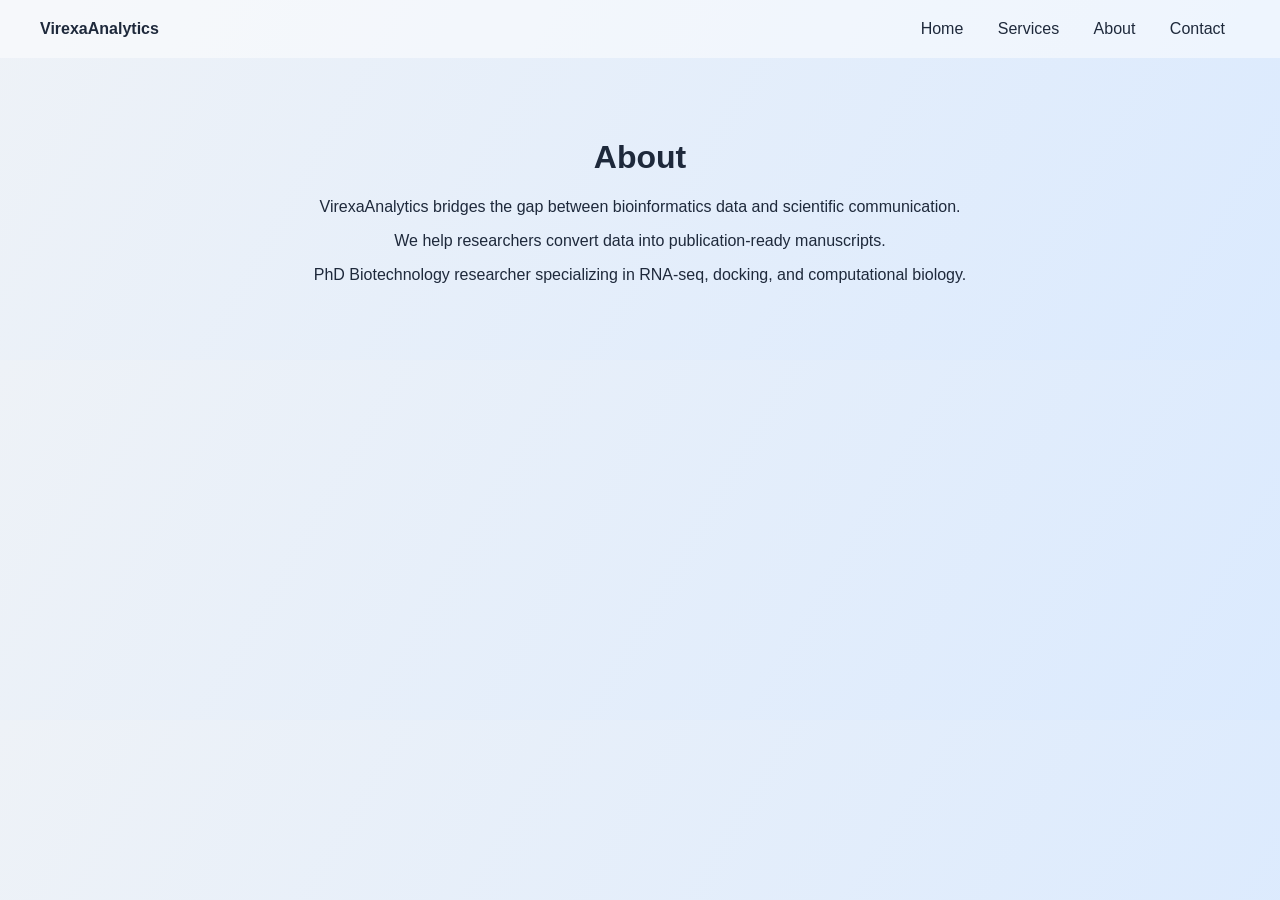
==== about.html @ d569463c "Update about.html" ====
<!DOCTYPE html>
<html>
<head>
    <title>About - VirexaAnalytics</title>
    <meta name="viewport" content="width=device-width, initial-scale=1.0">

    <style>
        body {
            margin: 0;
            font-family: 'Segoe UI', sans-serif;
            background: linear-gradient(120deg, #eef2f7, #dbeafe);
            color: #1e293b;
        }

        .navbar {
            display: flex;
            justify-content: space-between;
            padding: 20px 40px;
            background: rgba(255,255,255,0.5);
        }

        .nav-links a {
            margin: 0 15px;
            text-decoration: none;
            color: #1e293b;
        }

        .container {
            max-width: 800px;
            margin: auto;
            padding: 60px 20px;
            text-align: center;
        }

        @media (max-width: 768px) {
            .navbar {
                flex-direction: column;
                align-items: center;
            }
        }
    </style>
</head>

<body>

<div class="navbar">
<b>VirexaAnalytics</b>
<div class="nav-links">
<a href="index.html">Home</a>
<a href="services.html">Services</a>
<a href="about.html">About</a>
<a href="contact.html">Contact</a>
</div>
</div>

<div class="container">

<h1>About</h1>

<p>
VirexaAnalytics bridges the gap between bioinformatics data and scientific communication.
</p>

<p>
We help researchers convert data into publication-ready manuscripts.
</p>

<p>
PhD Biotechnology researcher specializing in RNA-seq, docking, and computational biology.
</p>

</div>

</body>
</html>
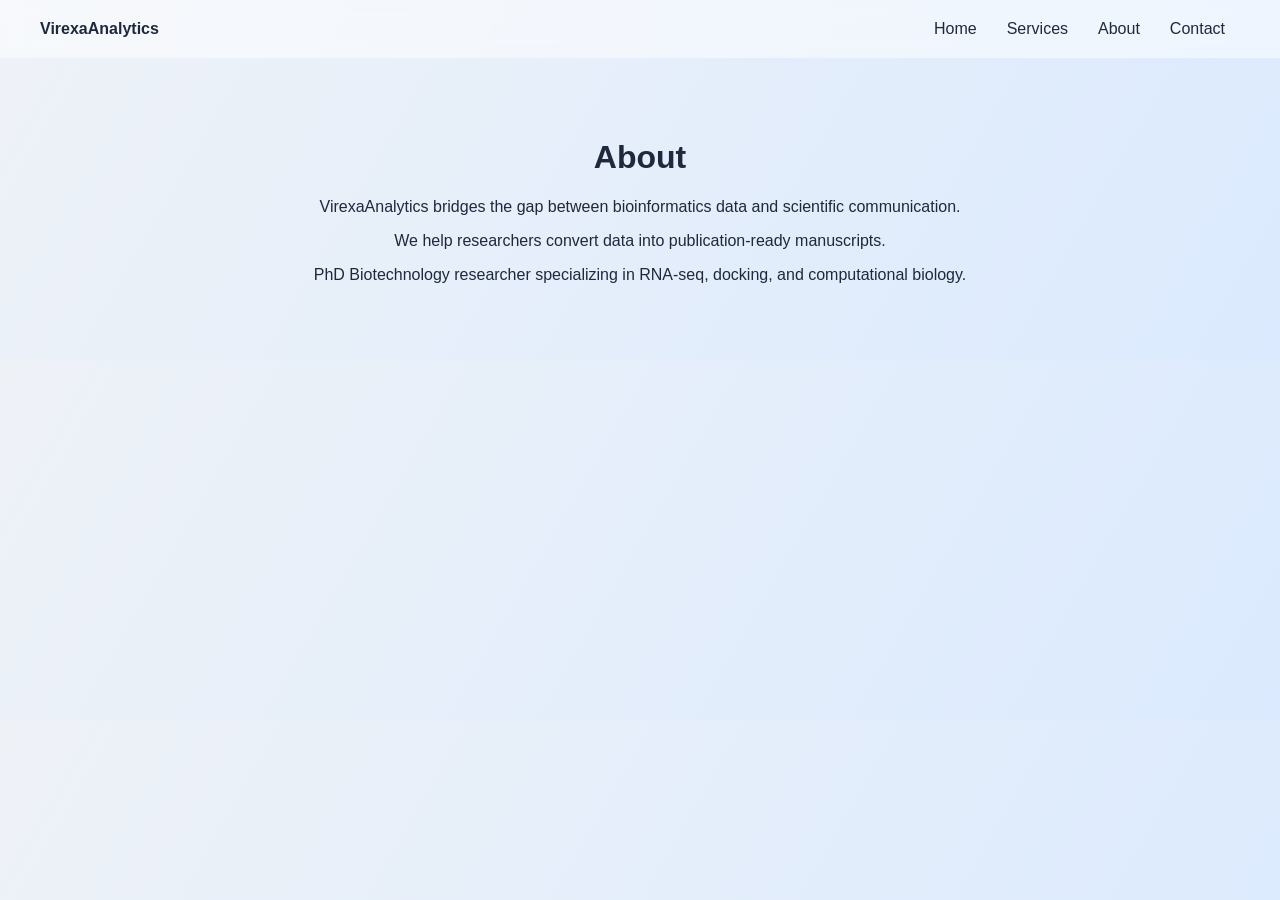
==== commit 56264b8b: "Update about.html" ====
--- a/about.html
+++ b/about.html
@@ -1,44 +1,63 @@
 <!DOCTYPE html>
 <html>
 <head>
-    <title>About - VirexaAnalytics</title>
-    <meta name="viewport" content="width=device-width, initial-scale=1.0">
+<title>About - VirexaAnalytics</title>
+<meta name="viewport" content="width=device-width, initial-scale=1.0">
 
-    <style>
-        body {
-            margin: 0;
-            font-family: 'Segoe UI', sans-serif;
-            background: linear-gradient(120deg, #eef2f7, #dbeafe);
-            color: #1e293b;
-        }
+<style>
+body {
+    margin: 0;
+    font-family: 'Segoe UI', sans-serif;
+    background: linear-gradient(120deg, #eef2f7, #dbeafe);
+    color: #1e293b;
+}
 
-        .navbar {
-            display: flex;
-            justify-content: space-between;
-            padding: 20px 40px;
-            background: rgba(255,255,255,0.5);
-        }
+/* NAVBAR (FIXED) */
+.navbar {
+    display: flex;
+    justify-content: space-between;
+    align-items: center;
+    padding: 20px 40px;
+    background: rgba(255,255,255,0.5);
+    backdrop-filter: blur(10px);
+}
 
-        .nav-links a {
-            margin: 0 15px;
-            text-decoration: none;
-            color: #1e293b;
-        }
+.nav-links {
+    display: flex;
+    align-items: center;
+}
 
-        .container {
-            max-width: 800px;
-            margin: auto;
-            padding: 60px 20px;
-            text-align: center;
-        }
+.nav-links a {
+    margin: 0 15px;
+    text-decoration: none;
+    color: #1e293b;
+}
 
-        @media (max-width: 768px) {
-            .navbar {
-                flex-direction: column;
-                align-items: center;
-            }
-        }
-    </style>
+/* CONTENT */
+.container {
+    max-width: 800px;
+    margin: auto;
+    padding: 60px 20px;
+    text-align: center;
+}
+
+/* MOBILE */
+@media (max-width: 768px) {
+    .navbar {
+        flex-direction: column;
+        text-align: center;
+    }
+
+    .nav-links {
+        margin-top: 10px;
+    }
+
+    .nav-links a {
+        display: inline-block;
+        margin: 8px;
+    }
+}
+</style>
 </head>
 
 <body>
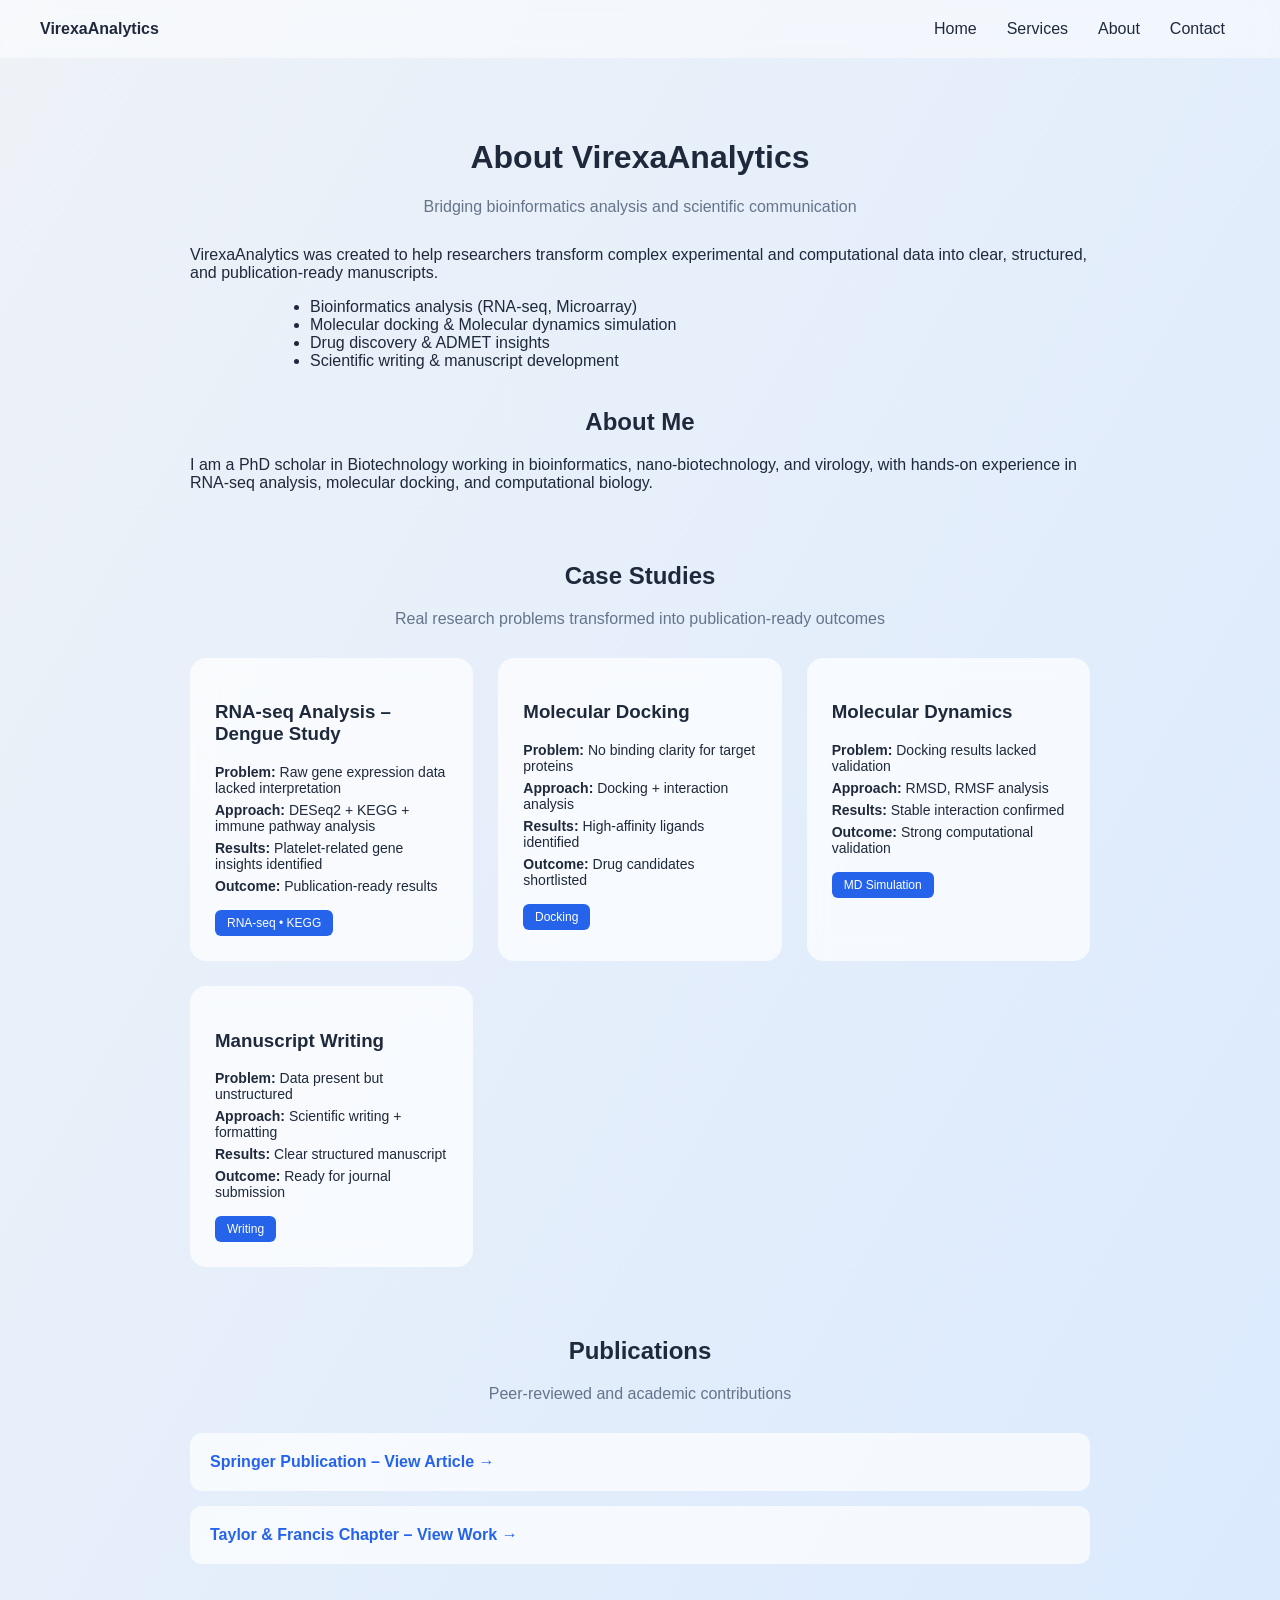
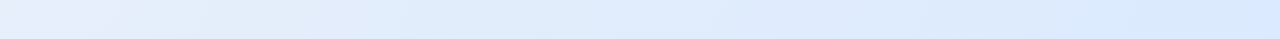
==== commit 516c5a24: "Update about.html" ====
--- a/about.html
+++ b/about.html
@@ -12,7 +12,7 @@
     color: #1e293b;
 }
 
-/* NAVBAR (FIXED) */
+/* NAVBAR */
 .navbar {
     display: flex;
     justify-content: space-between;
@@ -35,10 +35,91 @@
 
 /* CONTENT */
 .container {
-    max-width: 800px;
+    max-width: 900px;
     margin: auto;
     padding: 60px 20px;
+}
+
+/* TEXT */
+h1, h2 {
     text-align: center;
+}
+
+.subtitle {
+    text-align: center;
+    color: #64748b;
+    margin-bottom: 30px;
+}
+
+/* LIST */
+ul {
+    text-align: left;
+    max-width: 700px;
+    margin: auto;
+}
+
+/* PORTFOLIO */
+.portfolio {
+    margin-top: 70px;
+}
+
+.portfolio-grid {
+    display: grid;
+    grid-template-columns: repeat(auto-fit, minmax(280px,1fr));
+    gap: 25px;
+}
+
+.portfolio-card {
+    background: rgba(255,255,255,0.7);
+    backdrop-filter: blur(12px);
+    padding: 25px;
+    border-radius: 16px;
+    text-align: left;
+    transition: 0.3s;
+}
+
+.portfolio-card:hover {
+    transform: translateY(-8px);
+    box-shadow: 0 12px 30px rgba(0,0,0,0.12);
+}
+
+.portfolio-card p {
+    font-size: 14px;
+    margin: 6px 0;
+}
+
+.tag {
+    display: inline-block;
+    margin-top: 10px;
+    padding: 6px 12px;
+    background: #2563eb;
+    color: white;
+    font-size: 12px;
+    border-radius: 6px;
+}
+
+/* PUBLICATIONS */
+.publications {
+    margin-top: 70px;
+}
+
+.pub-card {
+    background: rgba(255,255,255,0.7);
+    padding: 20px;
+    border-radius: 12px;
+    margin-bottom: 15px;
+    transition: 0.3s;
+}
+
+.pub-card:hover {
+    transform: translateY(-4px);
+    box-shadow: 0 8px 20px rgba(0,0,0,0.1);
+}
+
+.pub-card a {
+    text-decoration: none;
+    color: #2563eb;
+    font-weight: bold;
 }
 
 /* MOBILE */
@@ -74,19 +155,100 @@
 
 <div class="container">
 
-<h1>About</h1>
+<h1>About VirexaAnalytics</h1>
+
+<p class="subtitle">
+Bridging bioinformatics analysis and scientific communication
+</p>
 
 <p>
-VirexaAnalytics bridges the gap between bioinformatics data and scientific communication.
+VirexaAnalytics was created to help researchers transform complex experimental and computational data into clear, structured, and publication-ready manuscripts.
 </p>
 
+<ul>
+<li>Bioinformatics analysis (RNA-seq, Microarray)</li>
+<li>Molecular docking & Molecular dynamics simulation</li>
+<li>Drug discovery & ADMET insights</li>
+<li>Scientific writing & manuscript development</li>
+</ul>
+
+<br>
+
+<h2>About Me</h2>
+
 <p>
-We help researchers convert data into publication-ready manuscripts.
+I am a PhD scholar in Biotechnology working in bioinformatics, nano-biotechnology, and virology, with hands-on experience in RNA-seq analysis, molecular docking, and computational biology.
 </p>
 
-<p>
-PhD Biotechnology researcher specializing in RNA-seq, docking, and computational biology.
-</p>
+<!-- ================= PORTFOLIO ================= -->
+
+<div class="portfolio">
+
+<h2>Case Studies</h2>
+<p class="subtitle">Real research problems transformed into publication-ready outcomes</p>
+
+<div class="portfolio-grid">
+
+<div class="portfolio-card">
+<h3>RNA-seq Analysis – Dengue Study</h3>
+<p><b>Problem:</b> Raw gene expression data lacked interpretation</p>
+<p><b>Approach:</b> DESeq2 + KEGG + immune pathway analysis</p>
+<p><b>Results:</b> Platelet-related gene insights identified</p>
+<p><b>Outcome:</b> Publication-ready results</p>
+<span class="tag">RNA-seq • KEGG</span>
+</div>
+
+<div class="portfolio-card">
+<h3>Molecular Docking</h3>
+<p><b>Problem:</b> No binding clarity for target proteins</p>
+<p><b>Approach:</b> Docking + interaction analysis</p>
+<p><b>Results:</b> High-affinity ligands identified</p>
+<p><b>Outcome:</b> Drug candidates shortlisted</p>
+<span class="tag">Docking</span>
+</div>
+
+<div class="portfolio-card">
+<h3>Molecular Dynamics</h3>
+<p><b>Problem:</b> Docking results lacked validation</p>
+<p><b>Approach:</b> RMSD, RMSF analysis</p>
+<p><b>Results:</b> Stable interaction confirmed</p>
+<p><b>Outcome:</b> Strong computational validation</p>
+<span class="tag">MD Simulation</span>
+</div>
+
+<div class="portfolio-card">
+<h3>Manuscript Writing</h3>
+<p><b>Problem:</b> Data present but unstructured</p>
+<p><b>Approach:</b> Scientific writing + formatting</p>
+<p><b>Results:</b> Clear structured manuscript</p>
+<p><b>Outcome:</b> Ready for journal submission</p>
+<span class="tag">Writing</span>
+</div>
+
+</div>
+
+</div>
+
+<!-- ================= PUBLICATIONS ================= -->
+
+<div class="publications">
+
+<h2>Publications</h2>
+<p class="subtitle">Peer-reviewed and academic contributions</p>
+
+<div class="pub-card">
+<a href="https://link.springer.com/article/10.1007/s13721-025-00670-7" target="_blank">
+Springer Publication – View Article →
+</a>
+</div>
+
+<div class="pub-card">
+<a href="https://www.taylorfrancis.com/chapters/edit/10.1201/9781003387893-2/obsessive-compulsive-disorder-vishal-chanda-senthilkumar-rajagopal-yuvashree-muralidaran" target="_blank">
+Taylor & Francis Chapter – View Work →
+</a>
+</div>
+
+</div>
 
 </div>
 
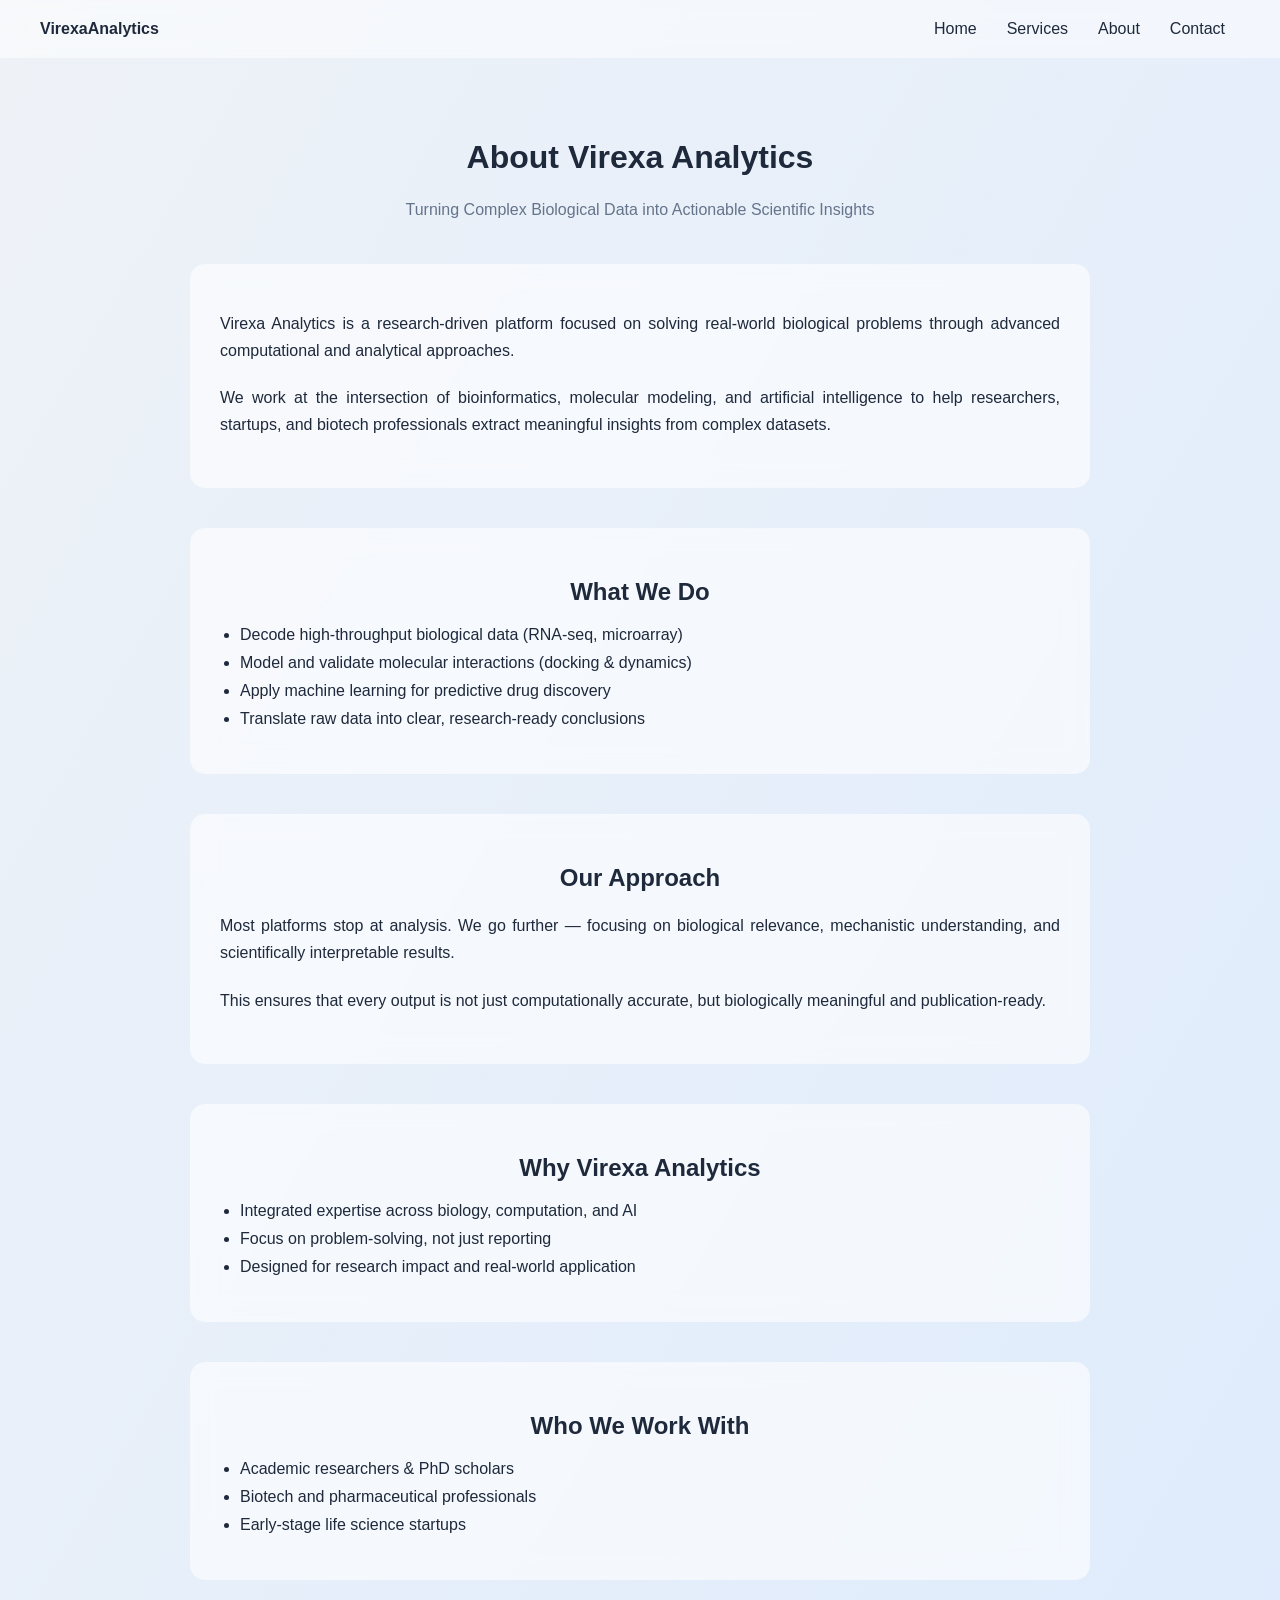
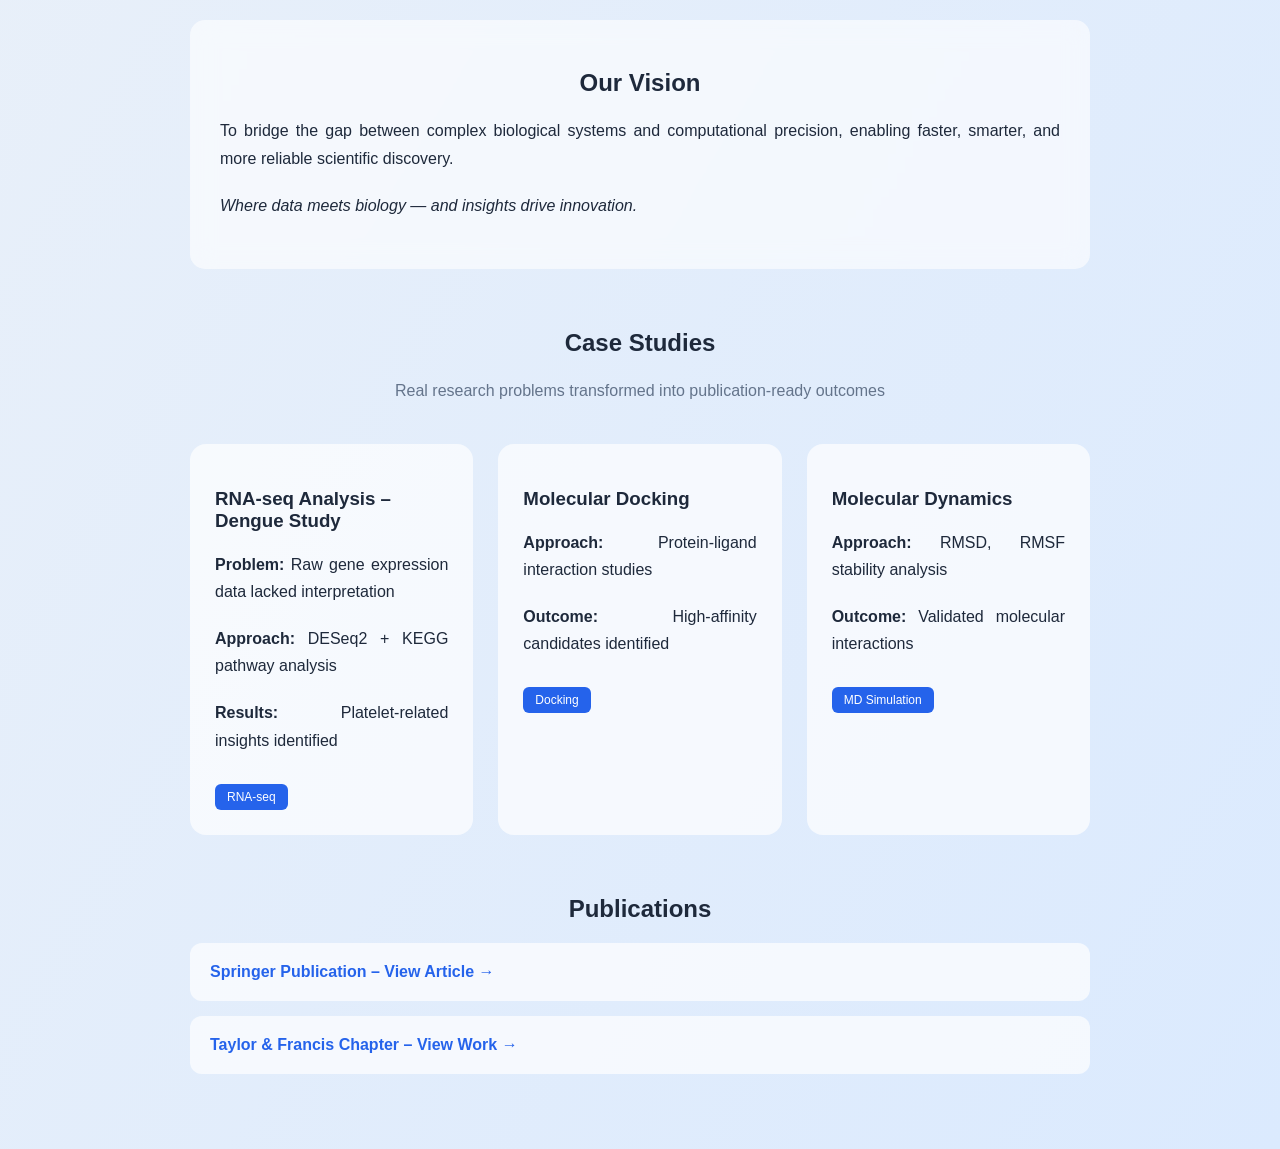
==== commit 26af0338: "Update about.html" ====
--- a/about.html
+++ b/about.html
@@ -24,7 +24,6 @@
 
 .nav-links {
     display: flex;
-    align-items: center;
 }
 
 .nav-links a {
@@ -33,34 +32,54 @@
     color: #1e293b;
 }
 
-/* CONTENT */
+/* CONTAINER */
 .container {
     max-width: 900px;
     margin: auto;
     padding: 60px 20px;
 }
 
-/* TEXT */
+/* HEADINGS */
 h1, h2 {
     text-align: center;
+    margin-bottom: 20px;
 }
 
 .subtitle {
     text-align: center;
     color: #64748b;
-    margin-bottom: 30px;
+    margin-bottom: 40px;
+}
+
+/* PARAGRAPHS */
+p {
+    text-align: justify;
+    line-height: 1.7;
+    margin-bottom: 20px;
+}
+
+/* SECTION BOX */
+.section-box {
+    background: rgba(255,255,255,0.6);
+    backdrop-filter: blur(12px);
+    padding: 30px;
+    border-radius: 15px;
+    margin-bottom: 40px;
 }
 
 /* LIST */
 ul {
-    text-align: left;
-    max-width: 700px;
-    margin: auto;
+    margin-top: 10px;
+    padding-left: 20px;
+}
+
+li {
+    margin-bottom: 10px;
 }
 
 /* PORTFOLIO */
 .portfolio {
-    margin-top: 70px;
+    margin-top: 60px;
 }
 
 .portfolio-grid {
@@ -71,21 +90,14 @@
 
 .portfolio-card {
     background: rgba(255,255,255,0.7);
-    backdrop-filter: blur(12px);
     padding: 25px;
     border-radius: 16px;
-    text-align: left;
     transition: 0.3s;
 }
 
 .portfolio-card:hover {
     transform: translateY(-8px);
     box-shadow: 0 12px 30px rgba(0,0,0,0.12);
-}
-
-.portfolio-card p {
-    font-size: 14px;
-    margin: 6px 0;
 }
 
 .tag {
@@ -100,7 +112,7 @@
 
 /* PUBLICATIONS */
 .publications {
-    margin-top: 70px;
+    margin-top: 60px;
 }
 
 .pub-card {
@@ -108,12 +120,6 @@
     padding: 20px;
     border-radius: 12px;
     margin-bottom: 15px;
-    transition: 0.3s;
-}
-
-.pub-card:hover {
-    transform: translateY(-4px);
-    box-shadow: 0 8px 20px rgba(0,0,0,0.1);
 }
 
 .pub-card a {
@@ -155,33 +161,82 @@
 
 <div class="container">
 
-<h1>About VirexaAnalytics</h1>
+<h1>About Virexa Analytics</h1>
 
 <p class="subtitle">
-Bridging bioinformatics analysis and scientific communication
-</p>
-
-<p>
-VirexaAnalytics was created to help researchers transform complex experimental and computational data into clear, structured, and publication-ready manuscripts.
-</p>
+Turning Complex Biological Data into Actionable Scientific Insights
+</p>
+
+<!-- SECTION 1 -->
+<div class="section-box">
+<p>
+Virexa Analytics is a research-driven platform focused on solving real-world biological problems through advanced computational and analytical approaches.
+</p>
+
+<p>
+We work at the intersection of bioinformatics, molecular modeling, and artificial intelligence to help researchers, startups, and biotech professionals extract meaningful insights from complex datasets.
+</p>
+</div>
+
+<!-- SECTION 2 -->
+<div class="section-box">
+<h2>What We Do</h2>
 
 <ul>
-<li>Bioinformatics analysis (RNA-seq, Microarray)</li>
-<li>Molecular docking & Molecular dynamics simulation</li>
-<li>Drug discovery & ADMET insights</li>
-<li>Scientific writing & manuscript development</li>
+<li>Decode high-throughput biological data (RNA-seq, microarray)</li>
+<li>Model and validate molecular interactions (docking & dynamics)</li>
+<li>Apply machine learning for predictive drug discovery</li>
+<li>Translate raw data into clear, research-ready conclusions</li>
 </ul>
-
-<br>
-
-<h2>About Me</h2>
-
-<p>
-I am a PhD scholar in Biotechnology working in bioinformatics, nano-biotechnology, and virology, with hands-on experience in RNA-seq analysis, molecular docking, and computational biology.
-</p>
+</div>
+
+<!-- SECTION 3 -->
+<div class="section-box">
+<h2>Our Approach</h2>
+
+<p>
+Most platforms stop at analysis. We go further — focusing on biological relevance, mechanistic understanding, and scientifically interpretable results.
+</p>
+
+<p>
+This ensures that every output is not just computationally accurate, but biologically meaningful and publication-ready.
+</p>
+</div>
+
+<!-- SECTION 4 -->
+<div class="section-box">
+<h2>Why Virexa Analytics</h2>
+
+<ul>
+<li>Integrated expertise across biology, computation, and AI</li>
+<li>Focus on problem-solving, not just reporting</li>
+<li>Designed for research impact and real-world application</li>
+</ul>
+</div>
+
+<!-- SECTION 5 -->
+<div class="section-box">
+<h2>Who We Work With</h2>
+
+<ul>
+<li>Academic researchers & PhD scholars</li>
+<li>Biotech and pharmaceutical professionals</li>
+<li>Early-stage life science startups</li>
+</ul>
+</div>
+
+<!-- SECTION 6 -->
+<div class="section-box">
+<h2>Our Vision</h2>
+
+<p>
+To bridge the gap between complex biological systems and computational precision, enabling faster, smarter, and more reliable scientific discovery.
+</p>
+
+<p><i>Where data meets biology — and insights drive innovation.</i></p>
+</div>
 
 <!-- ================= PORTFOLIO ================= -->
-
 <div class="portfolio">
 
 <h2>Case Studies</h2>
@@ -192,49 +247,33 @@
 <div class="portfolio-card">
 <h3>RNA-seq Analysis – Dengue Study</h3>
 <p><b>Problem:</b> Raw gene expression data lacked interpretation</p>
-<p><b>Approach:</b> DESeq2 + KEGG + immune pathway analysis</p>
-<p><b>Results:</b> Platelet-related gene insights identified</p>
-<p><b>Outcome:</b> Publication-ready results</p>
-<span class="tag">RNA-seq • KEGG</span>
+<p><b>Approach:</b> DESeq2 + KEGG pathway analysis</p>
+<p><b>Results:</b> Platelet-related insights identified</p>
+<span class="tag">RNA-seq</span>
 </div>
 
 <div class="portfolio-card">
 <h3>Molecular Docking</h3>
-<p><b>Problem:</b> No binding clarity for target proteins</p>
-<p><b>Approach:</b> Docking + interaction analysis</p>
-<p><b>Results:</b> High-affinity ligands identified</p>
-<p><b>Outcome:</b> Drug candidates shortlisted</p>
+<p><b>Approach:</b> Protein-ligand interaction studies</p>
+<p><b>Outcome:</b> High-affinity candidates identified</p>
 <span class="tag">Docking</span>
 </div>
 
 <div class="portfolio-card">
 <h3>Molecular Dynamics</h3>
-<p><b>Problem:</b> Docking results lacked validation</p>
-<p><b>Approach:</b> RMSD, RMSF analysis</p>
-<p><b>Results:</b> Stable interaction confirmed</p>
-<p><b>Outcome:</b> Strong computational validation</p>
+<p><b>Approach:</b> RMSD, RMSF stability analysis</p>
+<p><b>Outcome:</b> Validated molecular interactions</p>
 <span class="tag">MD Simulation</span>
 </div>
 
-<div class="portfolio-card">
-<h3>Manuscript Writing</h3>
-<p><b>Problem:</b> Data present but unstructured</p>
-<p><b>Approach:</b> Scientific writing + formatting</p>
-<p><b>Results:</b> Clear structured manuscript</p>
-<p><b>Outcome:</b> Ready for journal submission</p>
-<span class="tag">Writing</span>
-</div>
-
 </div>
 
 </div>
 
 <!-- ================= PUBLICATIONS ================= -->
-
 <div class="publications">
 
 <h2>Publications</h2>
-<p class="subtitle">Peer-reviewed and academic contributions</p>
 
 <div class="pub-card">
 <a href="https://link.springer.com/article/10.1007/s13721-025-00670-7" target="_blank">
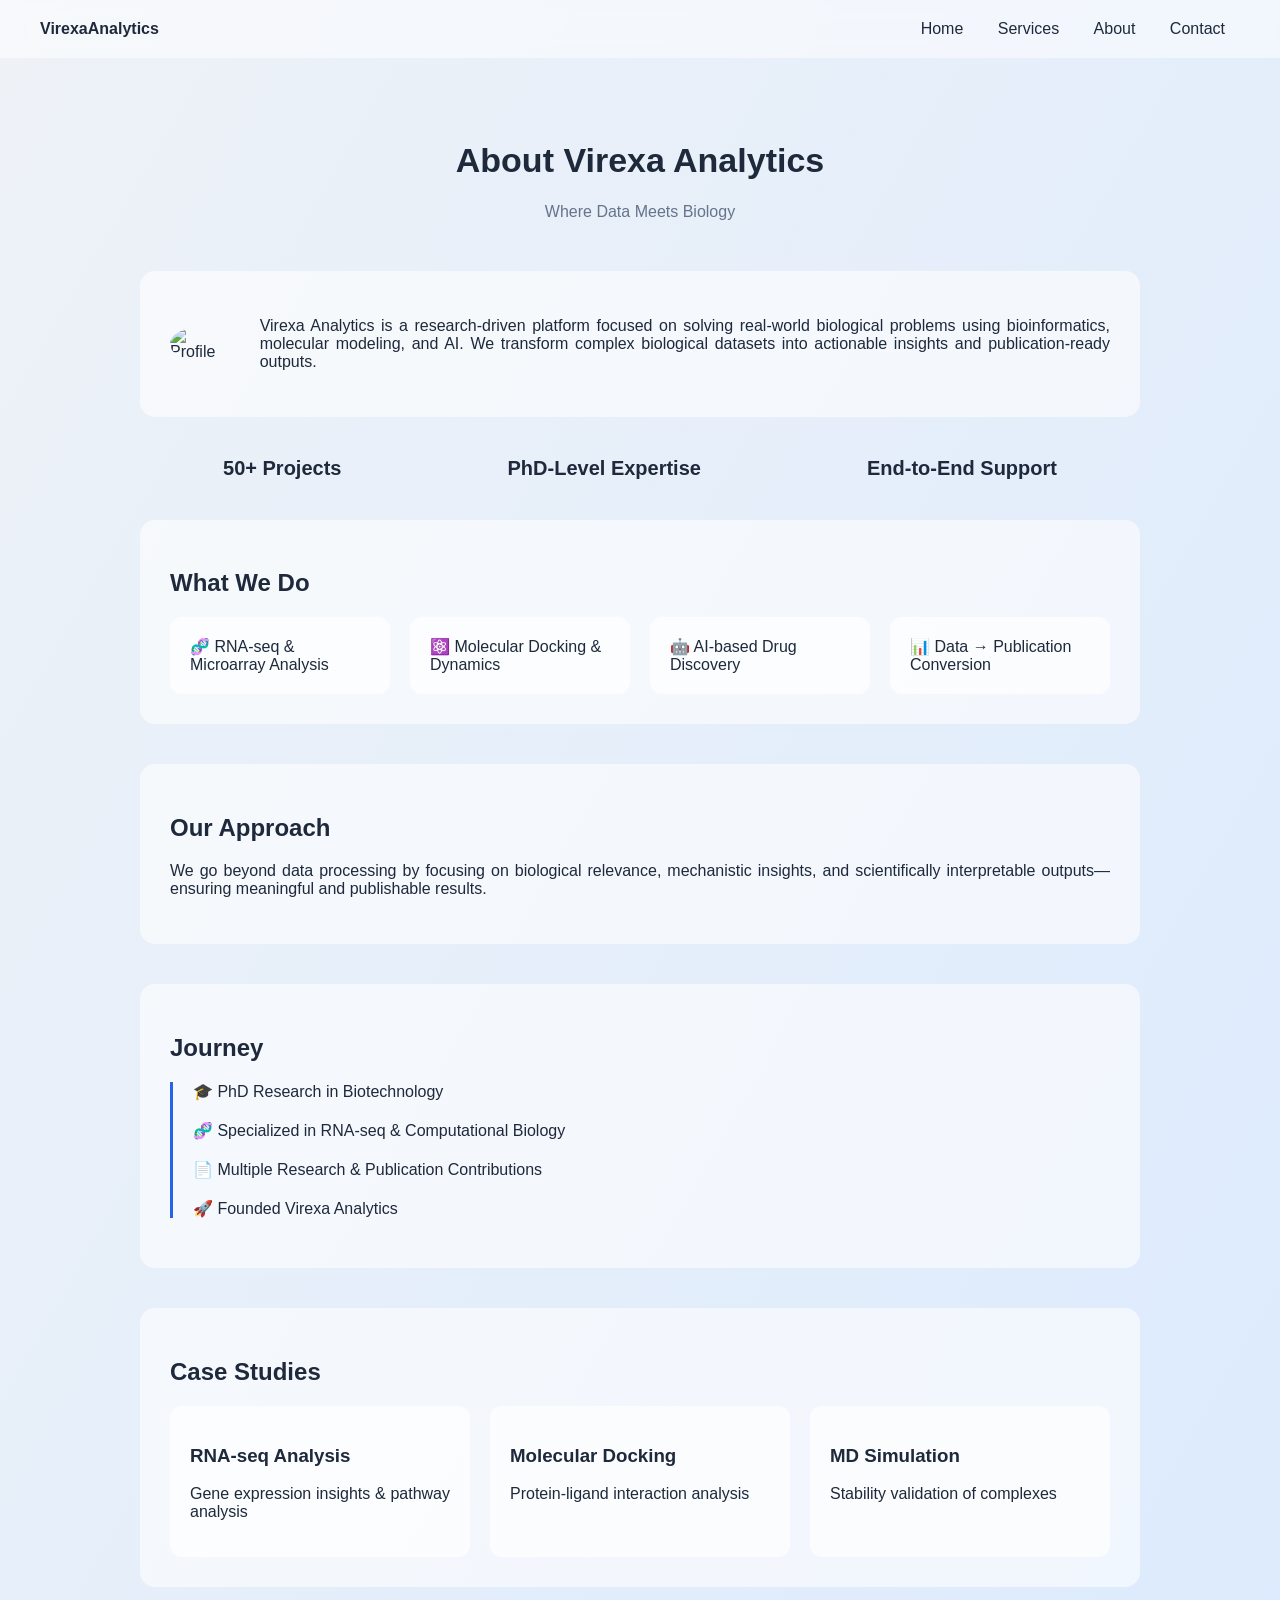
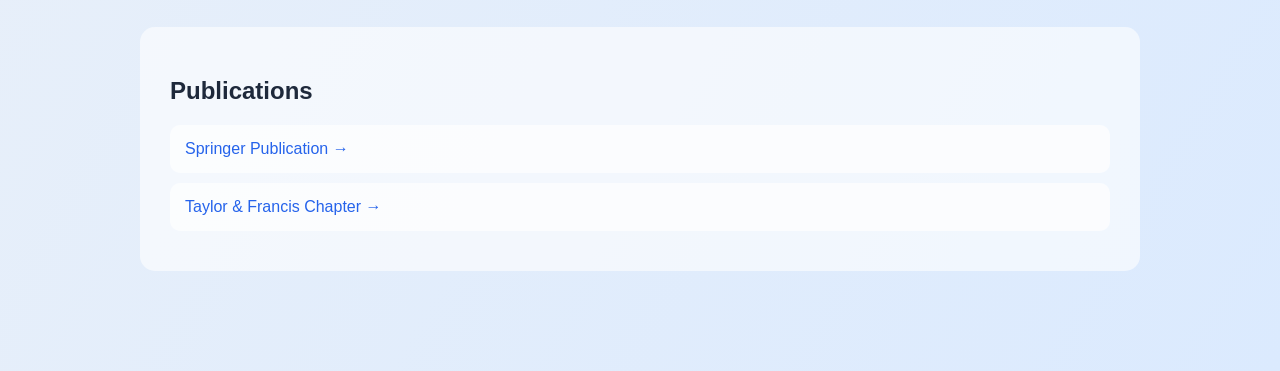
==== commit fe427f5f: "Update about.html" ====
--- a/about.html
+++ b/about.html
@@ -16,14 +16,9 @@
 .navbar {
     display: flex;
     justify-content: space-between;
-    align-items: center;
     padding: 20px 40px;
     background: rgba(255,255,255,0.5);
     backdrop-filter: blur(10px);
-}
-
-.nav-links {
-    display: flex;
 }
 
 .nav-links a {
@@ -34,114 +29,134 @@
 
 /* CONTAINER */
 .container {
-    max-width: 900px;
+    max-width: 1000px;
     margin: auto;
     padding: 60px 20px;
 }
 
-/* HEADINGS */
-h1, h2 {
+/* HERO */
+.hero {
     text-align: center;
-    margin-bottom: 20px;
+    margin-bottom: 50px;
+}
+
+.hero h1 {
+    font-size: 34px;
 }
 
 .subtitle {
+    color: #64748b;
+    margin-top: 10px;
+}
+
+/* PROFILE */
+.profile {
+    display: flex;
+    gap: 30px;
+    align-items: center;
+    background: rgba(255,255,255,0.6);
+    padding: 30px;
+    border-radius: 15px;
+}
+
+.profile img {
+    width: 120px;
+    border-radius: 50%;
+}
+
+.profile p {
+    text-align: justify;
+}
+
+/* STATS */
+.stats {
+    display: flex;
+    justify-content: space-around;
+    margin: 40px 0;
     text-align: center;
-    color: #64748b;
-    margin-bottom: 40px;
-}
-
-/* PARAGRAPHS */
-p {
-    text-align: justify;
-    line-height: 1.7;
-    margin-bottom: 20px;
-}
-
-/* SECTION BOX */
-.section-box {
+}
+
+.stat {
+    font-size: 20px;
+    font-weight: bold;
+}
+
+/* SECTION */
+.section {
     background: rgba(255,255,255,0.6);
-    backdrop-filter: blur(12px);
     padding: 30px;
     border-radius: 15px;
     margin-bottom: 40px;
 }
 
-/* LIST */
-ul {
-    margin-top: 10px;
-    padding-left: 20px;
-}
-
-li {
-    margin-bottom: 10px;
-}
-
-/* PORTFOLIO */
-.portfolio {
-    margin-top: 60px;
-}
-
-.portfolio-grid {
+.section p {
+    text-align: justify;
+}
+
+/* ICON GRID */
+.icon-grid {
     display: grid;
-    grid-template-columns: repeat(auto-fit, minmax(280px,1fr));
-    gap: 25px;
-}
-
-.portfolio-card {
-    background: rgba(255,255,255,0.7);
-    padding: 25px;
-    border-radius: 16px;
-    transition: 0.3s;
-}
-
-.portfolio-card:hover {
-    transform: translateY(-8px);
-    box-shadow: 0 12px 30px rgba(0,0,0,0.12);
-}
-
-.tag {
-    display: inline-block;
-    margin-top: 10px;
-    padding: 6px 12px;
-    background: #2563eb;
-    color: white;
-    font-size: 12px;
-    border-radius: 6px;
-}
-
-/* PUBLICATIONS */
-.publications {
-    margin-top: 60px;
-}
-
-.pub-card {
+    grid-template-columns: repeat(auto-fit, minmax(220px,1fr));
+    gap: 20px;
+}
+
+.icon-card {
     background: rgba(255,255,255,0.7);
     padding: 20px;
     border-radius: 12px;
-    margin-bottom: 15px;
+}
+
+/* TIMELINE */
+.timeline {
+    border-left: 3px solid #2563eb;
+    padding-left: 20px;
+}
+
+.timeline div {
+    margin-bottom: 20px;
+}
+
+/* PORTFOLIO */
+.portfolio-grid {
+    display: grid;
+    grid-template-columns: repeat(auto-fit, minmax(250px,1fr));
+    gap: 20px;
+}
+
+.portfolio-card {
+    background: rgba(255,255,255,0.7);
+    padding: 20px;
+    border-radius: 12px;
+}
+
+/* PUBLICATIONS */
+.pub-card {
+    background: rgba(255,255,255,0.7);
+    padding: 15px;
+    margin: 10px 0;
+    border-radius: 10px;
 }
 
 .pub-card a {
     text-decoration: none;
     color: #2563eb;
-    font-weight: bold;
 }
 
 /* MOBILE */
 @media (max-width: 768px) {
+    .profile {
+        flex-direction: column;
+        text-align: center;
+    }
+
+    .stats {
+        flex-direction: column;
+        gap: 15px;
+    }
+
     .navbar {
         flex-direction: column;
         text-align: center;
-    }
-
-    .nav-links {
-        margin-top: 10px;
-    }
-
-    .nav-links a {
-        display: inline-block;
-        margin: 8px;
     }
 }
 </style>
@@ -161,129 +176,97 @@
 
 <div class="container">
 
+<!-- HERO -->
+<div class="hero">
 <h1>About Virexa Analytics</h1>
-
-<p class="subtitle">
-Turning Complex Biological Data into Actionable Scientific Insights
+<p class="subtitle">Where Data Meets Biology</p>
+</div>
+
+<!-- PROFILE -->
+<div class="profile">
+<img src="your-image.jpg" alt="Profile">
+<p>
+Virexa Analytics is a research-driven platform focused on solving real-world biological problems using bioinformatics, molecular modeling, and AI. We transform complex biological datasets into actionable insights and publication-ready outputs.
 </p>
-
-<!-- SECTION 1 -->
-<div class="section-box">
+</div>
+
+<!-- STATS -->
+<div class="stats">
+<div class="stat">50+ Projects</div>
+<div class="stat">PhD-Level Expertise</div>
+<div class="stat">End-to-End Support</div>
+</div>
+
+<!-- WHAT WE DO -->
+<div class="section">
+<h2>What We Do</h2>
+
+<div class="icon-grid">
+<div class="icon-card">🧬 RNA-seq & Microarray Analysis</div>
+<div class="icon-card">⚛️ Molecular Docking & Dynamics</div>
+<div class="icon-card">🤖 AI-based Drug Discovery</div>
+<div class="icon-card">📊 Data → Publication Conversion</div>
+</div>
+
+</div>
+
+<!-- APPROACH -->
+<div class="section">
+<h2>Our Approach</h2>
 <p>
-Virexa Analytics is a research-driven platform focused on solving real-world biological problems through advanced computational and analytical approaches.
+We go beyond data processing by focusing on biological relevance, mechanistic insights, and scientifically interpretable outputs—ensuring meaningful and publishable results.
 </p>
-
-<p>
-We work at the intersection of bioinformatics, molecular modeling, and artificial intelligence to help researchers, startups, and biotech professionals extract meaningful insights from complex datasets.
-</p>
-</div>
-
-<!-- SECTION 2 -->
-<div class="section-box">
-<h2>What We Do</h2>
-
-<ul>
-<li>Decode high-throughput biological data (RNA-seq, microarray)</li>
-<li>Model and validate molecular interactions (docking & dynamics)</li>
-<li>Apply machine learning for predictive drug discovery</li>
-<li>Translate raw data into clear, research-ready conclusions</li>
-</ul>
-</div>
-
-<!-- SECTION 3 -->
-<div class="section-box">
-<h2>Our Approach</h2>
-
-<p>
-Most platforms stop at analysis. We go further — focusing on biological relevance, mechanistic understanding, and scientifically interpretable results.
-</p>
-
-<p>
-This ensures that every output is not just computationally accurate, but biologically meaningful and publication-ready.
-</p>
-</div>
-
-<!-- SECTION 4 -->
-<div class="section-box">
-<h2>Why Virexa Analytics</h2>
-
-<ul>
-<li>Integrated expertise across biology, computation, and AI</li>
-<li>Focus on problem-solving, not just reporting</li>
-<li>Designed for research impact and real-world application</li>
-</ul>
-</div>
-
-<!-- SECTION 5 -->
-<div class="section-box">
-<h2>Who We Work With</h2>
-
-<ul>
-<li>Academic researchers & PhD scholars</li>
-<li>Biotech and pharmaceutical professionals</li>
-<li>Early-stage life science startups</li>
-</ul>
-</div>
-
-<!-- SECTION 6 -->
-<div class="section-box">
-<h2>Our Vision</h2>
-
-<p>
-To bridge the gap between complex biological systems and computational precision, enabling faster, smarter, and more reliable scientific discovery.
-</p>
-
-<p><i>Where data meets biology — and insights drive innovation.</i></p>
-</div>
-
-<!-- ================= PORTFOLIO ================= -->
-<div class="portfolio">
-
+</div>
+
+<!-- TIMELINE -->
+<div class="section">
+<h2>Journey</h2>
+<div class="timeline">
+<div>🎓 PhD Research in Biotechnology</div>
+<div>🧬 Specialized in RNA-seq & Computational Biology</div>
+<div>📄 Multiple Research & Publication Contributions</div>
+<div>🚀 Founded Virexa Analytics</div>
+</div>
+</div>
+
+<!-- PORTFOLIO -->
+<div class="section">
 <h2>Case Studies</h2>
-<p class="subtitle">Real research problems transformed into publication-ready outcomes</p>
 
 <div class="portfolio-grid">
 
 <div class="portfolio-card">
-<h3>RNA-seq Analysis – Dengue Study</h3>
-<p><b>Problem:</b> Raw gene expression data lacked interpretation</p>
-<p><b>Approach:</b> DESeq2 + KEGG pathway analysis</p>
-<p><b>Results:</b> Platelet-related insights identified</p>
-<span class="tag">RNA-seq</span>
+<h3>RNA-seq Analysis</h3>
+<p>Gene expression insights & pathway analysis</p>
 </div>
 
 <div class="portfolio-card">
 <h3>Molecular Docking</h3>
-<p><b>Approach:</b> Protein-ligand interaction studies</p>
-<p><b>Outcome:</b> High-affinity candidates identified</p>
-<span class="tag">Docking</span>
+<p>Protein-ligand interaction analysis</p>
 </div>
 
 <div class="portfolio-card">
-<h3>Molecular Dynamics</h3>
-<p><b>Approach:</b> RMSD, RMSF stability analysis</p>
-<p><b>Outcome:</b> Validated molecular interactions</p>
-<span class="tag">MD Simulation</span>
-</div>
-
-</div>
-
-</div>
-
-<!-- ================= PUBLICATIONS ================= -->
-<div class="publications">
-
+<h3>MD Simulation</h3>
+<p>Stability validation of complexes</p>
+</div>
+
+</div>
+
+</div>
+
+<!-- PUBLICATIONS -->
+<div class="section">
 <h2>Publications</h2>
 
 <div class="pub-card">
 <a href="https://link.springer.com/article/10.1007/s13721-025-00670-7" target="_blank">
-Springer Publication – View Article →
+Springer Publication →
 </a>
 </div>
 
 <div class="pub-card">
 <a href="https://www.taylorfrancis.com/chapters/edit/10.1201/9781003387893-2/obsessive-compulsive-disorder-vishal-chanda-senthilkumar-rajagopal-yuvashree-muralidaran" target="_blank">
-Taylor & Francis Chapter – View Work →
+Taylor & Francis Chapter →
 </a>
 </div>
 
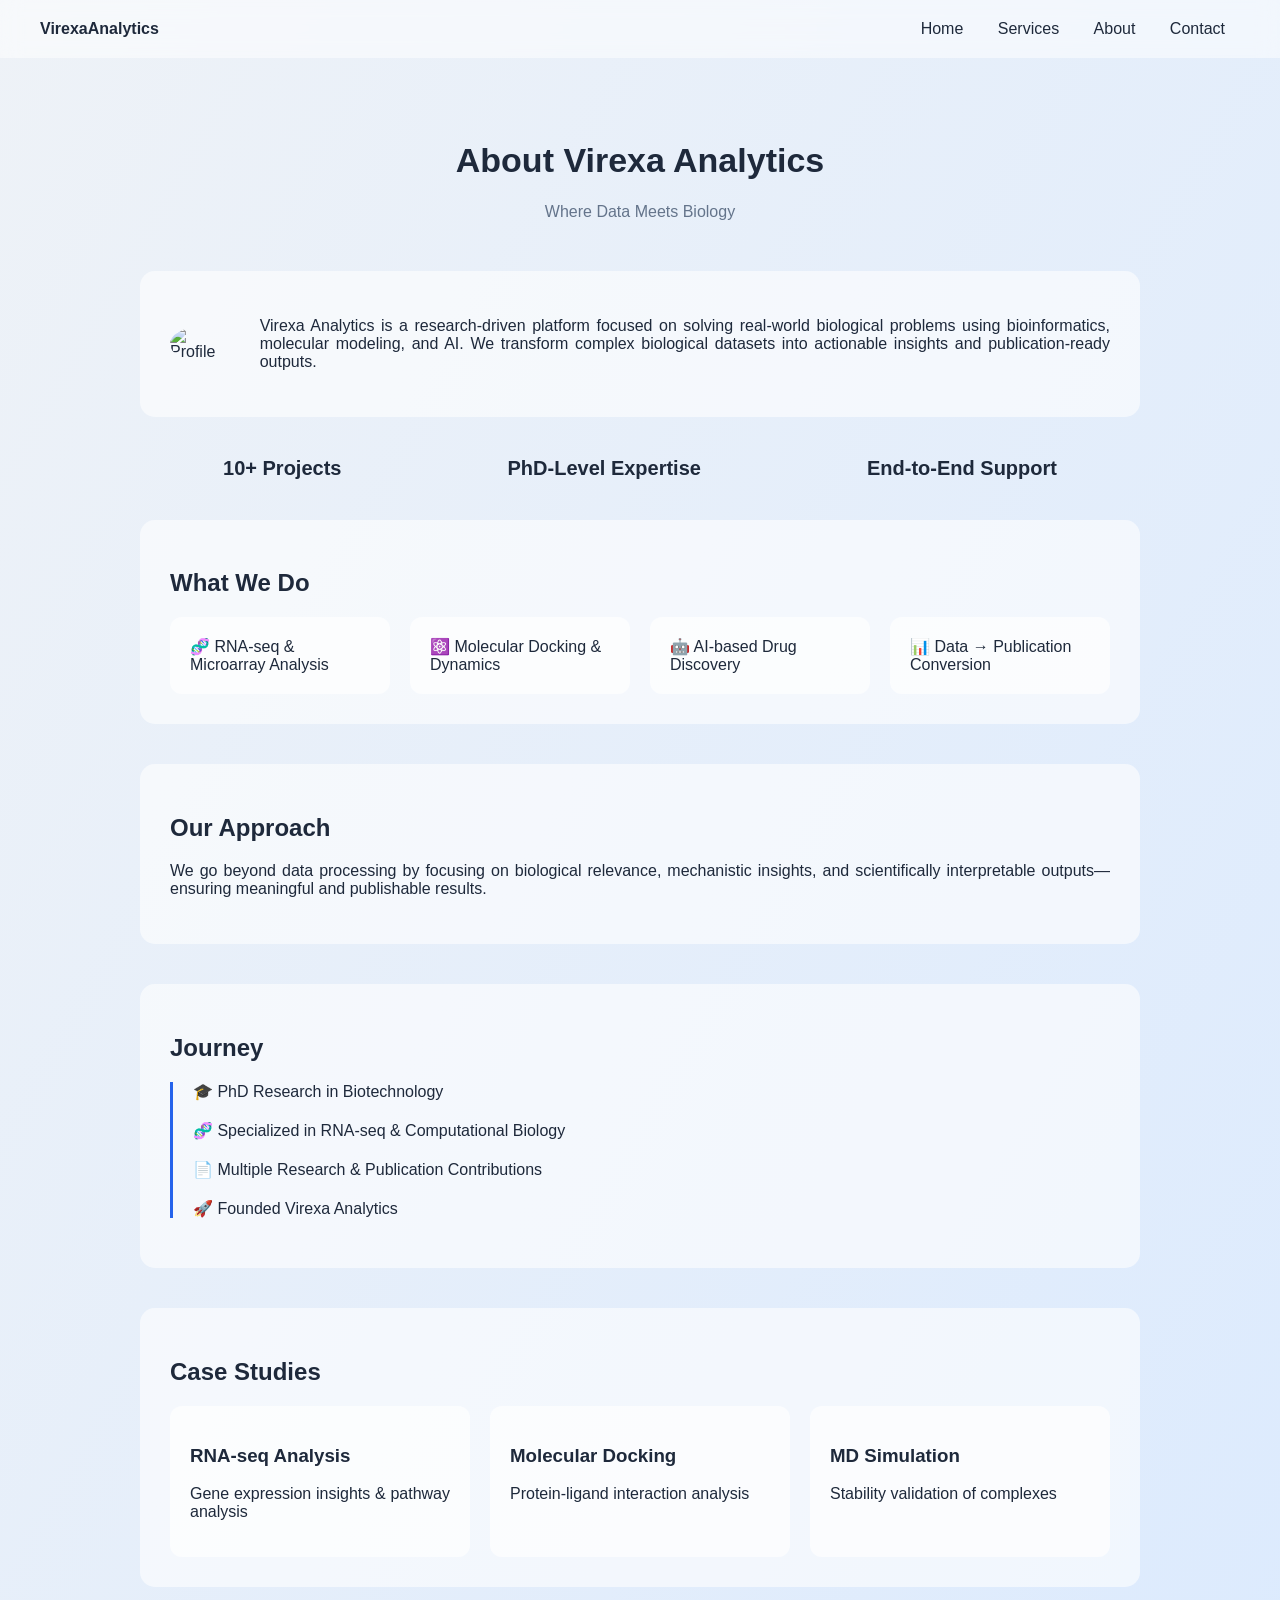
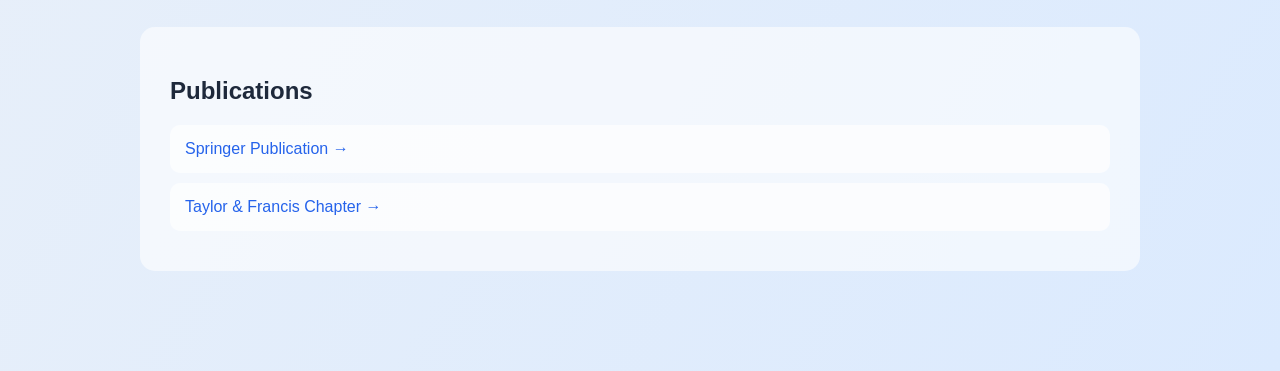
==== commit 6f08783f: "Update about.html" ====
--- a/about.html
+++ b/about.html
@@ -192,7 +192,7 @@
 
 <!-- STATS -->
 <div class="stats">
-<div class="stat">50+ Projects</div>
+<div class="stat">10+ Projects</div>
 <div class="stat">PhD-Level Expertise</div>
 <div class="stat">End-to-End Support</div>
 </div>
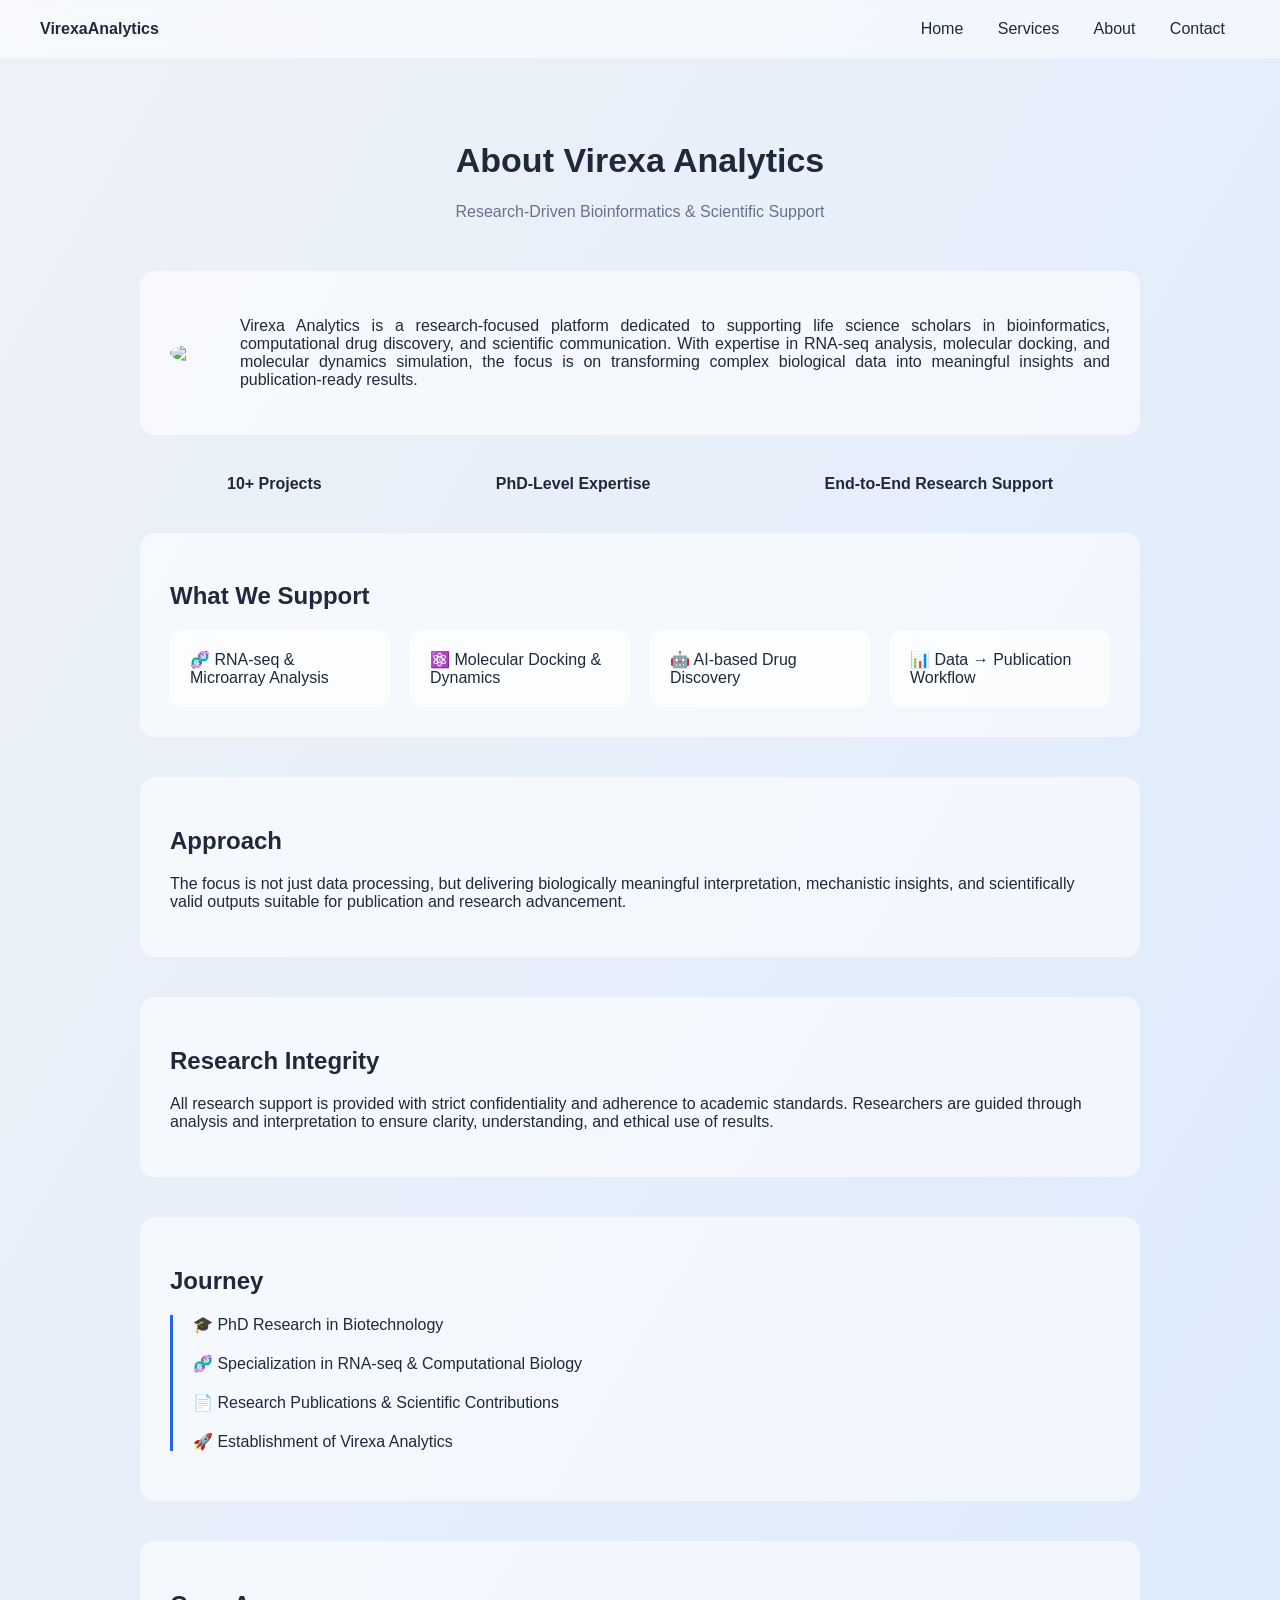
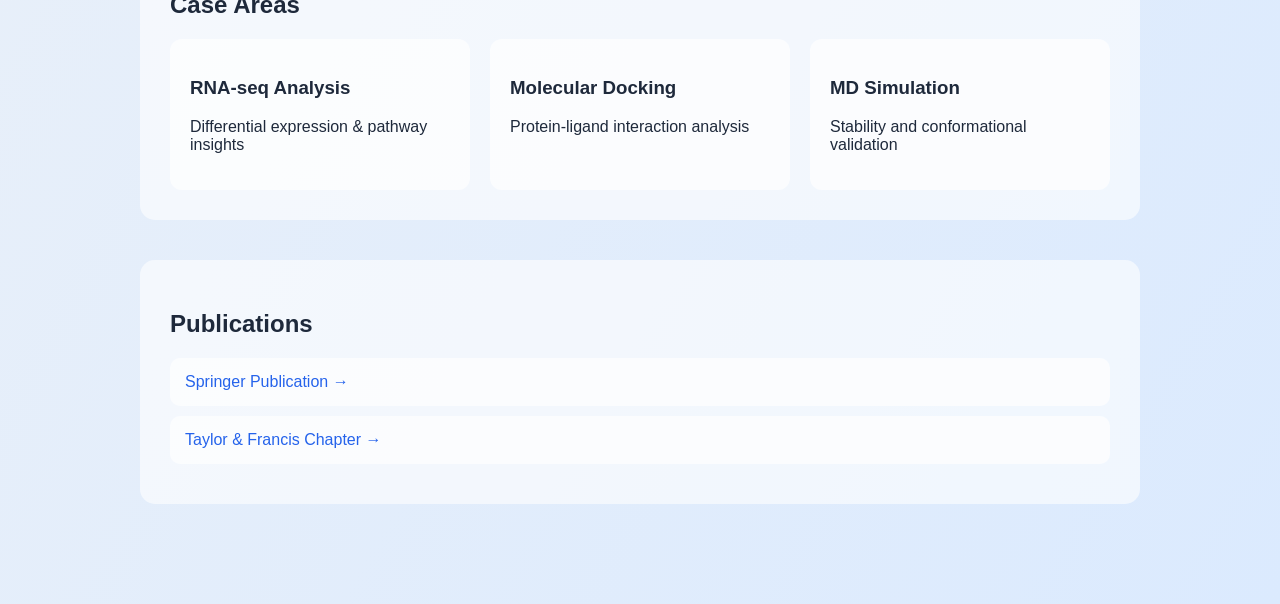
==== commit c245dd74: "Update about.html" ====
--- a/about.html
+++ b/about.html
@@ -12,7 +12,6 @@
     color: #1e293b;
 }
 
-/* NAVBAR */
 .navbar {
     display: flex;
     justify-content: space-between;
@@ -27,14 +26,12 @@
     color: #1e293b;
 }
 
-/* CONTAINER */
 .container {
     max-width: 1000px;
     margin: auto;
     padding: 60px 20px;
 }
 
-/* HERO */
 .hero {
     text-align: center;
     margin-bottom: 50px;
@@ -46,10 +43,8 @@
 
 .subtitle {
     color: #64748b;
-    margin-top: 10px;
-}
-
-/* PROFILE */
+}
+
 .profile {
     display: flex;
     gap: 30px;
@@ -68,7 +63,6 @@
     text-align: justify;
 }
 
-/* STATS */
 .stats {
     display: flex;
     justify-content: space-around;
@@ -77,11 +71,9 @@
 }
 
 .stat {
-    font-size: 20px;
     font-weight: bold;
 }
 
-/* SECTION */
 .section {
     background: rgba(255,255,255,0.6);
     padding: 30px;
@@ -89,11 +81,6 @@
     margin-bottom: 40px;
 }
 
-.section p {
-    text-align: justify;
-}
-
-/* ICON GRID */
 .icon-grid {
     display: grid;
     grid-template-columns: repeat(auto-fit, minmax(220px,1fr));
@@ -106,7 +93,6 @@
     border-radius: 12px;
 }
 
-/* TIMELINE */
 .timeline {
     border-left: 3px solid #2563eb;
     padding-left: 20px;
@@ -116,7 +102,6 @@
     margin-bottom: 20px;
 }
 
-/* PORTFOLIO */
 .portfolio-grid {
     display: grid;
     grid-template-columns: repeat(auto-fit, minmax(250px,1fr));
@@ -129,7 +114,6 @@
     border-radius: 12px;
 }
 
-/* PUBLICATIONS */
 .pub-card {
     background: rgba(255,255,255,0.7);
     padding: 15px;
@@ -142,21 +126,14 @@
     color: #2563eb;
 }
 
-/* MOBILE */
 @media (max-width: 768px) {
     .profile {
         flex-direction: column;
         text-align: center;
     }
-
     .stats {
         flex-direction: column;
         gap: 15px;
-    }
-
-    .navbar {
-        flex-direction: column;
-        text-align: center;
     }
 }
 </style>
@@ -176,68 +153,69 @@
 
 <div class="container">
 
-<!-- HERO -->
 <div class="hero">
 <h1>About Virexa Analytics</h1>
-<p class="subtitle">Where Data Meets Biology</p>
-</div>
-
-<!-- PROFILE -->
+<p class="subtitle">Research-Driven Bioinformatics & Scientific Support</p>
+</div>
+
 <div class="profile">
-<img src="your-image.jpg" alt="Profile">
+<img src="your-image.jpg">
 <p>
-Virexa Analytics is a research-driven platform focused on solving real-world biological problems using bioinformatics, molecular modeling, and AI. We transform complex biological datasets into actionable insights and publication-ready outputs.
+Virexa Analytics is a research-focused platform dedicated to supporting life science scholars in bioinformatics, computational drug discovery, and scientific communication. 
+
+With expertise in RNA-seq analysis, molecular docking, and molecular dynamics simulation, the focus is on transforming complex biological data into meaningful insights and publication-ready results.
 </p>
 </div>
 
-<!-- STATS -->
 <div class="stats">
 <div class="stat">10+ Projects</div>
 <div class="stat">PhD-Level Expertise</div>
-<div class="stat">End-to-End Support</div>
-</div>
-
-<!-- WHAT WE DO -->
-<div class="section">
-<h2>What We Do</h2>
+<div class="stat">End-to-End Research Support</div>
+</div>
+
+<div class="section">
+<h2>What We Support</h2>
 
 <div class="icon-grid">
 <div class="icon-card">🧬 RNA-seq & Microarray Analysis</div>
 <div class="icon-card">⚛️ Molecular Docking & Dynamics</div>
 <div class="icon-card">🤖 AI-based Drug Discovery</div>
-<div class="icon-card">📊 Data → Publication Conversion</div>
-</div>
-
-</div>
-
-<!-- APPROACH -->
-<div class="section">
-<h2>Our Approach</h2>
+<div class="icon-card">📊 Data → Publication Workflow</div>
+</div>
+
+</div>
+
+<div class="section">
+<h2>Approach</h2>
 <p>
-We go beyond data processing by focusing on biological relevance, mechanistic insights, and scientifically interpretable outputs—ensuring meaningful and publishable results.
+The focus is not just data processing, but delivering biologically meaningful interpretation, mechanistic insights, and scientifically valid outputs suitable for publication and research advancement.
 </p>
 </div>
 
-<!-- TIMELINE -->
+<div class="section">
+<h2>Research Integrity</h2>
+<p>
+All research support is provided with strict confidentiality and adherence to academic standards. Researchers are guided through analysis and interpretation to ensure clarity, understanding, and ethical use of results.
+</p>
+</div>
+
 <div class="section">
 <h2>Journey</h2>
 <div class="timeline">
 <div>🎓 PhD Research in Biotechnology</div>
-<div>🧬 Specialized in RNA-seq & Computational Biology</div>
-<div>📄 Multiple Research & Publication Contributions</div>
-<div>🚀 Founded Virexa Analytics</div>
-</div>
-</div>
-
-<!-- PORTFOLIO -->
-<div class="section">
-<h2>Case Studies</h2>
+<div>🧬 Specialization in RNA-seq & Computational Biology</div>
+<div>📄 Research Publications & Scientific Contributions</div>
+<div>🚀 Establishment of Virexa Analytics</div>
+</div>
+</div>
+
+<div class="section">
+<h2>Case Areas</h2>
 
 <div class="portfolio-grid">
-
 <div class="portfolio-card">
 <h3>RNA-seq Analysis</h3>
-<p>Gene expression insights & pathway analysis</p>
+<p>Differential expression & pathway insights</p>
 </div>
 
 <div class="portfolio-card">
@@ -247,14 +225,12 @@
 
 <div class="portfolio-card">
 <h3>MD Simulation</h3>
-<p>Stability validation of complexes</p>
-</div>
-
-</div>
-
-</div>
-
-<!-- PUBLICATIONS -->
+<p>Stability and conformational validation</p>
+</div>
+</div>
+
+</div>
+
 <div class="section">
 <h2>Publications</h2>
 
@@ -273,6 +249,5 @@
 </div>
 
 </div>
-
 </body>
 </html>
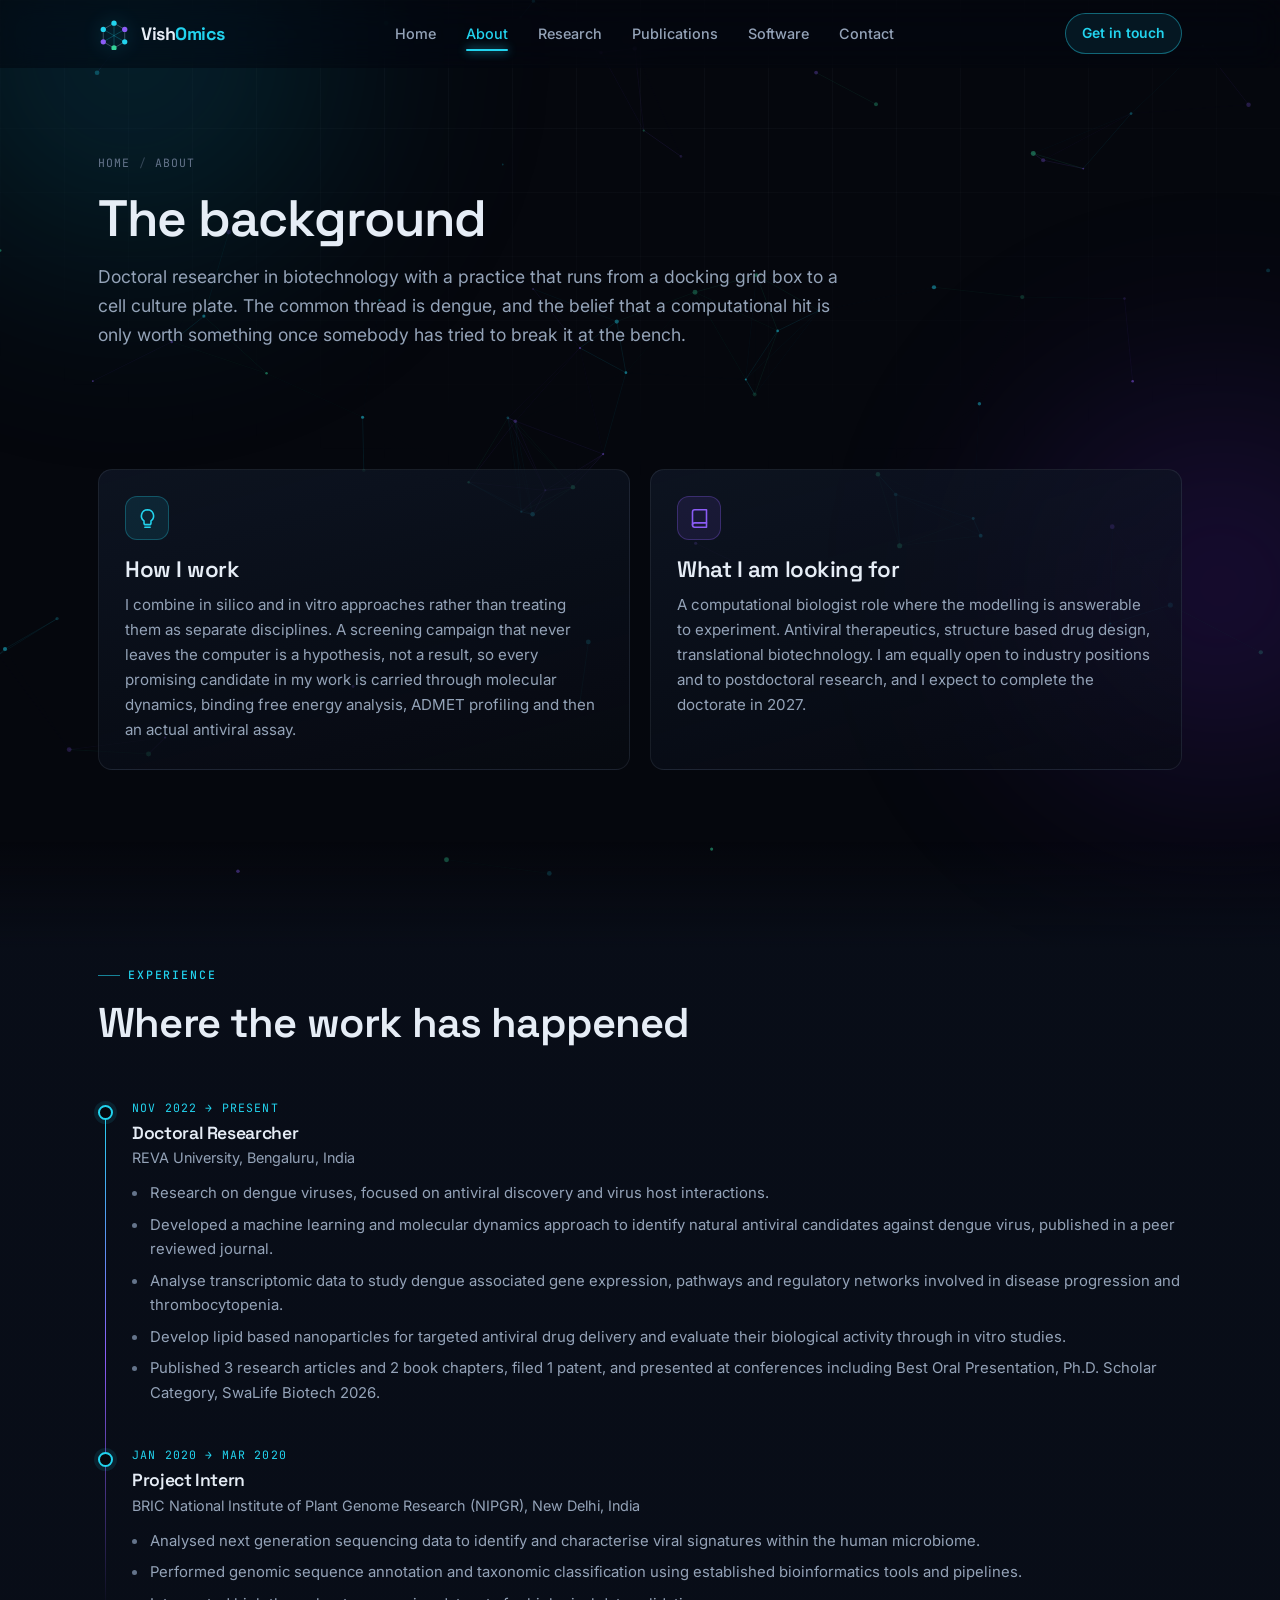
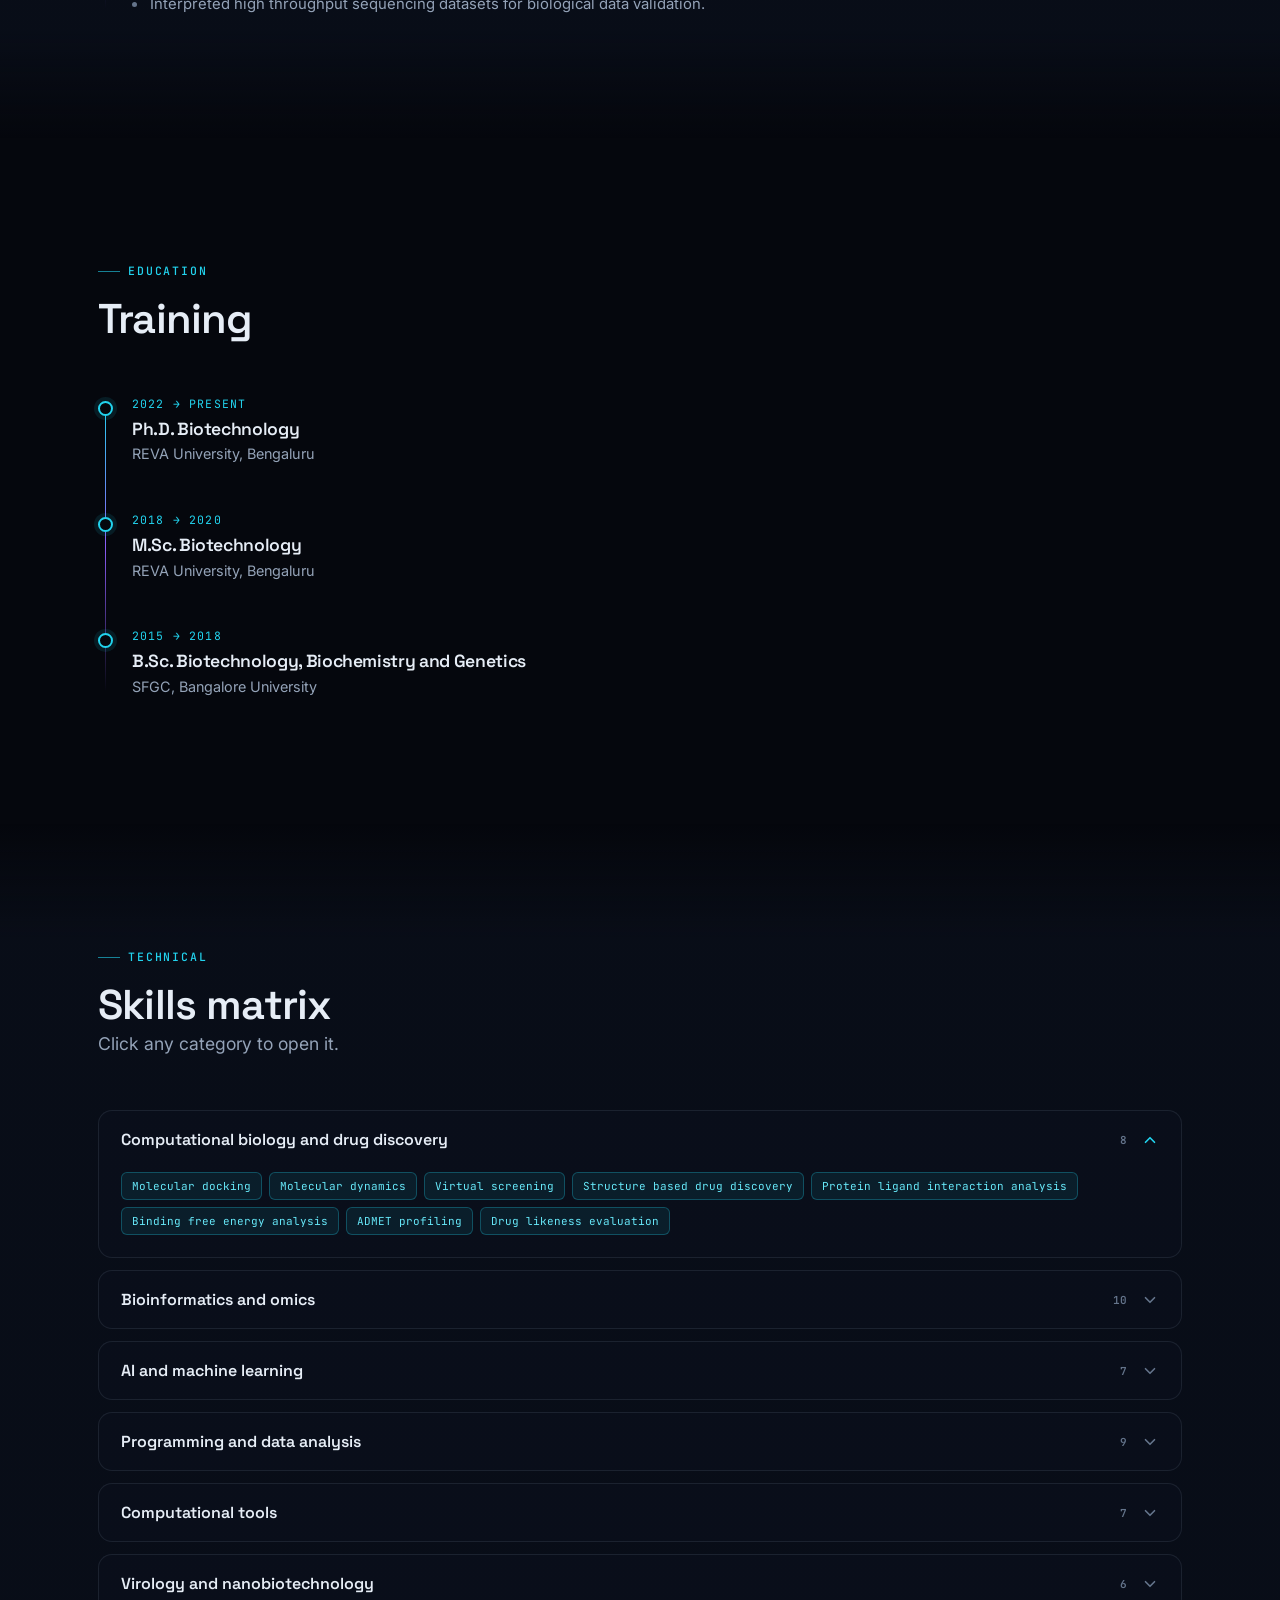
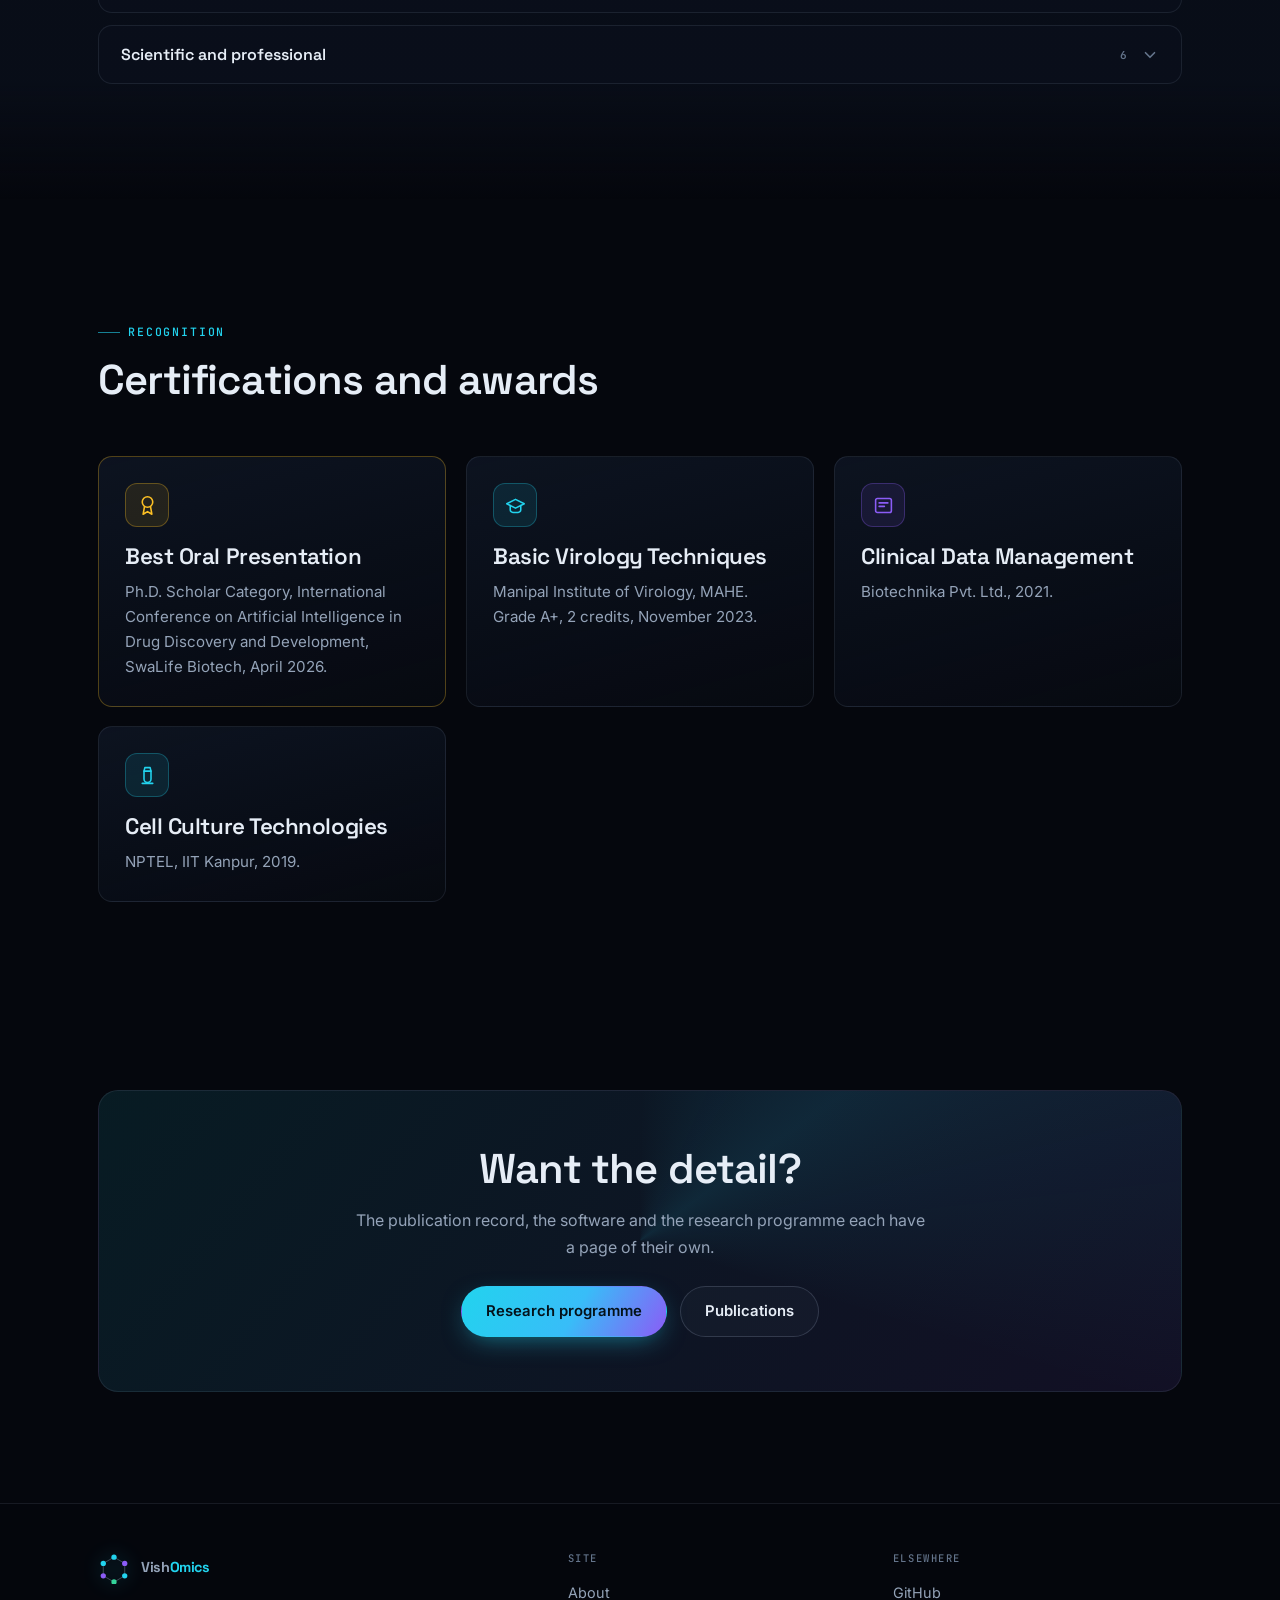
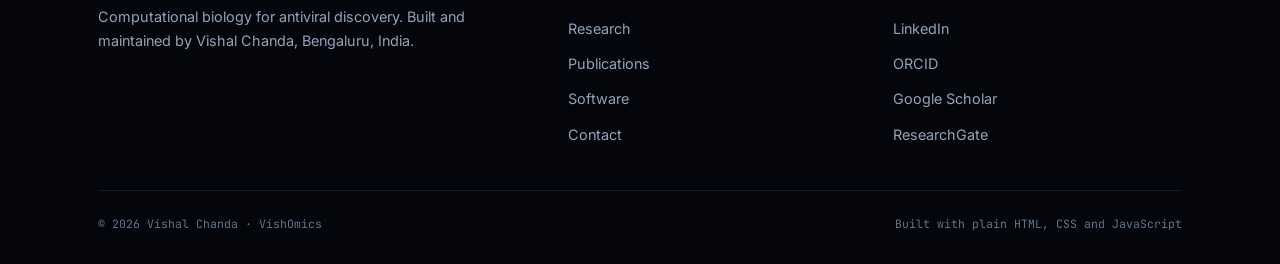
==== commit d20f3446: "Rebuild site as VishOmics: multi page research portfolio" ====
--- a/about.html
+++ b/about.html
@@ -1,253 +1,425 @@
 <!DOCTYPE html>
-<html>
+<html lang="en">
 <head>
-<title>About - VirexaAnalytics</title>
-<meta name="viewport" content="width=device-width, initial-scale=1.0">
-
-<style>
-body {
-    margin: 0;
-    font-family: 'Segoe UI', sans-serif;
-    background: linear-gradient(120deg, #eef2f7, #dbeafe);
-    color: #1e293b;
-}
-
-.navbar {
-    display: flex;
-    justify-content: space-between;
-    padding: 20px 40px;
-    background: rgba(255,255,255,0.5);
-    backdrop-filter: blur(10px);
-}
-
-.nav-links a {
-    margin: 0 15px;
-    text-decoration: none;
-    color: #1e293b;
-}
-
-.container {
-    max-width: 1000px;
-    margin: auto;
-    padding: 60px 20px;
-}
-
-.hero {
-    text-align: center;
-    margin-bottom: 50px;
-}
-
-.hero h1 {
-    font-size: 34px;
-}
-
-.subtitle {
-    color: #64748b;
-}
-
-.profile {
-    display: flex;
-    gap: 30px;
-    align-items: center;
-    background: rgba(255,255,255,0.6);
-    padding: 30px;
-    border-radius: 15px;
-}
-
-.profile img {
-    width: 120px;
-    border-radius: 50%;
-}
-
-.profile p {
-    text-align: justify;
-}
-
-.stats {
-    display: flex;
-    justify-content: space-around;
-    margin: 40px 0;
-    text-align: center;
-}
-
-.stat {
-    font-weight: bold;
-}
-
-.section {
-    background: rgba(255,255,255,0.6);
-    padding: 30px;
-    border-radius: 15px;
-    margin-bottom: 40px;
-}
-
-.icon-grid {
-    display: grid;
-    grid-template-columns: repeat(auto-fit, minmax(220px,1fr));
-    gap: 20px;
-}
-
-.icon-card {
-    background: rgba(255,255,255,0.7);
-    padding: 20px;
-    border-radius: 12px;
-}
-
-.timeline {
-    border-left: 3px solid #2563eb;
-    padding-left: 20px;
-}
-
-.timeline div {
-    margin-bottom: 20px;
-}
-
-.portfolio-grid {
-    display: grid;
-    grid-template-columns: repeat(auto-fit, minmax(250px,1fr));
-    gap: 20px;
-}
-
-.portfolio-card {
-    background: rgba(255,255,255,0.7);
-    padding: 20px;
-    border-radius: 12px;
-}
-
-.pub-card {
-    background: rgba(255,255,255,0.7);
-    padding: 15px;
-    margin: 10px 0;
-    border-radius: 10px;
-}
-
-.pub-card a {
-    text-decoration: none;
-    color: #2563eb;
-}
-
-@media (max-width: 768px) {
-    .profile {
-        flex-direction: column;
-        text-align: center;
-    }
-    .stats {
-        flex-direction: column;
-        gap: 15px;
-    }
-}
-</style>
+<meta charset="utf-8">
+<meta name="viewport" content="width=device-width, initial-scale=1">
+<title>About | VishOmics</title>
+<meta name="description" content="Background, experience, education, technical skills and certifications of Vishal Chanda, computational biologist and doctoral researcher at REVA University.">
+<link rel="icon" href="data:image/svg+xml,%3Csvg xmlns='http://www.w3.org/2000/svg' viewBox='0 0 64 64'%3E%3Crect width='64' height='64' rx='14' fill='%2305070d'/%3E%3Cpath d='M17 17 L32 46 L47 17' fill='none' stroke='%2322d3ee' stroke-width='6' stroke-linecap='round' stroke-linejoin='round'/%3E%3Ccircle cx='32' cy='46' r='4.5' fill='%238b5cf6'/%3E%3C/svg%3E">
+<link rel="preconnect" href="https://fonts.googleapis.com">
+<link rel="preconnect" href="https://fonts.gstatic.com" crossorigin>
+<link href="https://fonts.googleapis.com/css2?family=Inter:wght@400;500;600&family=JetBrains+Mono:wght@400;500&family=Space+Grotesk:wght@500;600;700&display=swap" rel="stylesheet">
+<link rel="stylesheet" href="assets/css/styles.css">
+<noscript><style>.rv{opacity:1;transform:none}.acc-body,.skill-body{max-height:none}</style></noscript>
 </head>
-
 <body>
 
-<div class="navbar">
-<b>VirexaAnalytics</b>
-<div class="nav-links">
-<a href="index.html">Home</a>
-<a href="services.html">Services</a>
-<a href="about.html">About</a>
-<a href="contact.html">Contact</a>
-</div>
-</div>
-
-<div class="container">
-
-<div class="hero">
-<h1>About Virexa Analytics</h1>
-<p class="subtitle">Research-Driven Bioinformatics & Scientific Support</p>
-</div>
-
-<div class="profile">
-<img src="your-image.jpg">
-<p>
-Virexa Analytics is a research-focused platform dedicated to supporting life science scholars in bioinformatics, computational drug discovery, and scientific communication. 
-
-With expertise in RNA-seq analysis, molecular docking, and molecular dynamics simulation, the focus is on transforming complex biological data into meaningful insights and publication-ready results.
-</p>
-</div>
-
-<div class="stats">
-<div class="stat">10+ Projects</div>
-<div class="stat">PhD-Level Expertise</div>
-<div class="stat">End-to-End Research Support</div>
-</div>
-
-<div class="section">
-<h2>What We Support</h2>
-
-<div class="icon-grid">
-<div class="icon-card">🧬 RNA-seq & Microarray Analysis</div>
-<div class="icon-card">⚛️ Molecular Docking & Dynamics</div>
-<div class="icon-card">🤖 AI-based Drug Discovery</div>
-<div class="icon-card">📊 Data → Publication Workflow</div>
-</div>
-
-</div>
-
-<div class="section">
-<h2>Approach</h2>
-<p>
-The focus is not just data processing, but delivering biologically meaningful interpretation, mechanistic insights, and scientifically valid outputs suitable for publication and research advancement.
-</p>
-</div>
-
-<div class="section">
-<h2>Research Integrity</h2>
-<p>
-All research support is provided with strict confidentiality and adherence to academic standards. Researchers are guided through analysis and interpretation to ensure clarity, understanding, and ethical use of results.
-</p>
-</div>
-
-<div class="section">
-<h2>Journey</h2>
-<div class="timeline">
-<div>🎓 PhD Research in Biotechnology</div>
-<div>🧬 Specialization in RNA-seq & Computational Biology</div>
-<div>📄 Research Publications & Scientific Contributions</div>
-<div>🚀 Establishment of Virexa Analytics</div>
-</div>
-</div>
-
-<div class="section">
-<h2>Case Areas</h2>
-
-<div class="portfolio-grid">
-<div class="portfolio-card">
-<h3>RNA-seq Analysis</h3>
-<p>Differential expression & pathway insights</p>
-</div>
-
-<div class="portfolio-card">
-<h3>Molecular Docking</h3>
-<p>Protein-ligand interaction analysis</p>
-</div>
-
-<div class="portfolio-card">
-<h3>MD Simulation</h3>
-<p>Stability and conformational validation</p>
-</div>
-</div>
-
-</div>
-
-<div class="section">
-<h2>Publications</h2>
-
-<div class="pub-card">
-<a href="https://link.springer.com/article/10.1007/s13721-025-00670-7" target="_blank">
-Springer Publication →
-</a>
-</div>
-
-<div class="pub-card">
-<a href="https://www.taylorfrancis.com/chapters/edit/10.1201/9781003387893-2/obsessive-compulsive-disorder-vishal-chanda-senthilkumar-rajagopal-yuvashree-muralidaran" target="_blank">
-Taylor & Francis Chapter →
-</a>
-</div>
-
-</div>
-
-</div>
+<a class="skip" href="#main">Skip to content</a>
+<div id="progress"></div>
+<canvas id="bg-canvas" aria-hidden="true"></canvas>
+<div class="aurora a1" aria-hidden="true"></div>
+<div class="aurora a2" aria-hidden="true"></div>
+<div class="grid-veil" aria-hidden="true"></div>
+
+<header class="nav">
+  <div class="wrap">
+    <a class="brand" href="index.html">
+      <svg class="brand-mark" viewBox="0 0 40 40" fill="none" aria-hidden="true">
+        <path d="M20 6.5 L33.4 14.25 L33.4 29.75 L20 37.5 L6.6 29.75 L6.6 14.25 Z" stroke="rgba(148,163,184,.4)" stroke-width="1.2"/>
+        <path d="M20 6.5 L20 37.5 M6.6 14.25 L33.4 29.75 M33.4 14.25 L6.6 29.75" stroke="rgba(34,211,238,.3)" stroke-width="1"/>
+        <circle cx="20" cy="6.5" r="3.3" fill="#22d3ee"/><circle cx="33.4" cy="14.25" r="3.3" fill="#8b5cf6"/>
+        <circle cx="33.4" cy="29.75" r="3.3" fill="#22d3ee"/><circle cx="20" cy="37.5" r="3.3" fill="#34d399"/>
+        <circle cx="6.6" cy="29.75" r="3.3" fill="#8b5cf6"/><circle cx="6.6" cy="14.25" r="3.3" fill="#22d3ee"/>
+      </svg>
+      <span>Vish<b>Omics</b></span>
+    </a>
+    <nav aria-label="Main">
+      <ul class="nav-links">
+        <li><a href="index.html">Home</a></li>
+        <li><a href="about.html">About</a></li>
+        <li><a href="research.html">Research</a></li>
+        <li><a href="publications.html">Publications</a></li>
+        <li><a href="software.html">Software</a></li>
+        <li><a href="contact.html">Contact</a></li>
+      </ul>
+    </nav>
+    <a class="nav-cta" href="contact.html">Get in touch</a>
+    <button class="burger" aria-label="Open menu" aria-expanded="false"><span></span><span></span><span></span></button>
+  </div>
+</header>
+
+<main id="main" class="shell">
+
+  <section class="page-head">
+    <div class="wrap">
+      <div class="crumb rv"><a href="index.html">Home</a><i>/</i>About</div>
+      <h1 class="rv d1">The background</h1>
+      <p class="lede rv d2">
+        Doctoral researcher in biotechnology with a practice that runs from a docking grid box to a
+        cell culture plate. The common thread is dengue, and the belief that a computational hit is
+        only worth something once somebody has tried to break it at the bench.
+      </p>
+    </div>
+  </section>
+
+  <!-- ======================================================== summary -->
+  <section class="section tight">
+    <div class="wrap">
+      <div class="card-grid two">
+        <article class="card rv">
+          <div class="card-ico">
+            <svg viewBox="0 0 24 24" fill="none" stroke="currentColor" stroke-width="1.8" stroke-linecap="round" stroke-linejoin="round"><path d="M12 2a7 7 0 0 0-4 12.7V17a2 2 0 0 0 2 2h4a2 2 0 0 0 2-2v-2.3A7 7 0 0 0 12 2Z"/><path d="M9 22h6"/></svg>
+          </div>
+          <h3 class="h3">How I work</h3>
+          <p>
+            I combine in silico and in vitro approaches rather than treating them as separate
+            disciplines. A screening campaign that never leaves the computer is a hypothesis, not a
+            result, so every promising candidate in my work is carried through molecular dynamics,
+            binding free energy analysis, ADMET profiling and then an actual antiviral assay.
+          </p>
+        </article>
+
+        <article class="card rv d1">
+          <div class="card-ico v">
+            <svg viewBox="0 0 24 24" fill="none" stroke="currentColor" stroke-width="1.8" stroke-linecap="round" stroke-linejoin="round"><path d="M4 19.5A2.5 2.5 0 0 1 6.5 17H20"/><path d="M6.5 2H20v20H6.5A2.5 2.5 0 0 1 4 19.5v-15A2.5 2.5 0 0 1 6.5 2z"/></svg>
+          </div>
+          <h3 class="h3">What I am looking for</h3>
+          <p>
+            A computational biologist role where the modelling is answerable to experiment.
+            Antiviral therapeutics, structure based drug design, translational biotechnology. I am
+            equally open to industry positions and to postdoctoral research, and I expect to
+            complete the doctorate in 2027.
+          </p>
+        </article>
+      </div>
+    </div>
+  </section>
+
+  <!-- ===================================================== experience -->
+  <section class="section alt">
+    <div class="wrap">
+      <div class="section-head rv">
+        <span class="eyebrow">Experience</span>
+        <h2 class="h2">Where the work has happened</h2>
+      </div>
+
+      <div class="tl rv d1">
+        <div class="tl-item">
+          <div class="tl-when">Nov 2022 &rarr; Present</div>
+          <h3>Doctoral Researcher</h3>
+          <div class="tl-where">REVA University, Bengaluru, India</div>
+          <ul>
+            <li>Research on dengue viruses, focused on antiviral discovery and virus host interactions.</li>
+            <li>Developed a machine learning and molecular dynamics approach to identify natural antiviral candidates against dengue virus, published in a peer reviewed journal.</li>
+            <li>Analyse transcriptomic data to study dengue associated gene expression, pathways and regulatory networks involved in disease progression and thrombocytopenia.</li>
+            <li>Develop lipid based nanoparticles for targeted antiviral drug delivery and evaluate their biological activity through in vitro studies.</li>
+            <li>Published 3 research articles and 2 book chapters, filed 1 patent, and presented at conferences including Best Oral Presentation, Ph.D. Scholar Category, SwaLife Biotech 2026.</li>
+          </ul>
+        </div>
+
+        <div class="tl-item">
+          <div class="tl-when">Jan 2020 &rarr; Mar 2020</div>
+          <h3>Project Intern</h3>
+          <div class="tl-where">BRIC National Institute of Plant Genome Research (NIPGR), New Delhi, India</div>
+          <ul>
+            <li>Analysed next generation sequencing data to identify and characterise viral signatures within the human microbiome.</li>
+            <li>Performed genomic sequence annotation and taxonomic classification using established bioinformatics tools and pipelines.</li>
+            <li>Interpreted high throughput sequencing datasets for biological data validation.</li>
+          </ul>
+        </div>
+      </div>
+    </div>
+  </section>
+
+  <!-- ====================================================== education -->
+  <section class="section">
+    <div class="wrap">
+      <div class="section-head rv">
+        <span class="eyebrow">Education</span>
+        <h2 class="h2">Training</h2>
+      </div>
+
+      <div class="tl rv d1">
+        <div class="tl-item">
+          <div class="tl-when">2022 &rarr; Present</div>
+          <h3>Ph.D. Biotechnology</h3>
+          <div class="tl-where">REVA University, Bengaluru</div>
+        </div>
+        <div class="tl-item">
+          <div class="tl-when">2018 &rarr; 2020</div>
+          <h3>M.Sc. Biotechnology</h3>
+          <div class="tl-where">REVA University, Bengaluru</div>
+        </div>
+        <div class="tl-item">
+          <div class="tl-when">2015 &rarr; 2018</div>
+          <h3>B.Sc. Biotechnology, Biochemistry and Genetics</h3>
+          <div class="tl-where">SFGC, Bangalore University</div>
+        </div>
+      </div>
+    </div>
+  </section>
+
+  <!-- ========================================================= skills -->
+  <section class="section alt">
+    <div class="wrap">
+      <div class="section-head rv">
+        <span class="eyebrow">Technical</span>
+        <h2 class="h2">Skills matrix</h2>
+        <p class="lede">Click any category to open it.</p>
+      </div>
+
+      <div class="rv d1">
+
+        <div class="skill-panel open">
+          <button class="skill-head" type="button" aria-expanded="true">
+            Computational biology and drug discovery
+            <span class="ct">8</span>
+            <svg class="acc-chev" viewBox="0 0 24 24" fill="none" stroke="currentColor" stroke-width="2.2" stroke-linecap="round" stroke-linejoin="round"><polyline points="6 9 12 15 18 9"/></svg>
+          </button>
+          <div class="skill-body">
+            <div class="tags">
+              <span class="tag c">Molecular docking</span>
+              <span class="tag c">Molecular dynamics</span>
+              <span class="tag c">Virtual screening</span>
+              <span class="tag c">Structure based drug discovery</span>
+              <span class="tag c">Protein ligand interaction analysis</span>
+              <span class="tag c">Binding free energy analysis</span>
+              <span class="tag c">ADMET profiling</span>
+              <span class="tag c">Drug likeness evaluation</span>
+            </div>
+          </div>
+        </div>
+
+        <div class="skill-panel">
+          <button class="skill-head" type="button" aria-expanded="false">
+            Bioinformatics and omics
+            <span class="ct">10</span>
+            <svg class="acc-chev" viewBox="0 0 24 24" fill="none" stroke="currentColor" stroke-width="2.2" stroke-linecap="round" stroke-linejoin="round"><polyline points="6 9 12 15 18 9"/></svg>
+          </button>
+          <div class="skill-body">
+            <div class="tags">
+              <span class="tag v">RNA-Seq analysis</span>
+              <span class="tag v">Microarray analysis</span>
+              <span class="tag v">Differential gene expression</span>
+              <span class="tag v">Transcriptomics</span>
+              <span class="tag v">Pathway enrichment</span>
+              <span class="tag v">GSEA</span>
+              <span class="tag v">Gene regulatory network analysis</span>
+              <span class="tag v">NGS data analysis</span>
+              <span class="tag v">Sequence annotation</span>
+              <span class="tag v">Taxonomic classification</span>
+            </div>
+          </div>
+        </div>
+
+        <div class="skill-panel">
+          <button class="skill-head" type="button" aria-expanded="false">
+            AI and machine learning
+            <span class="ct">7</span>
+            <svg class="acc-chev" viewBox="0 0 24 24" fill="none" stroke="currentColor" stroke-width="2.2" stroke-linecap="round" stroke-linejoin="round"><polyline points="6 9 12 15 18 9"/></svg>
+          </button>
+          <div class="skill-body">
+            <div class="tags">
+              <span class="tag g">Feedforward neural networks</span>
+              <span class="tag g">Random forest</span>
+              <span class="tag g">K-nearest neighbours</span>
+              <span class="tag g">Ensemble learning</span>
+              <span class="tag g">Hybrid ML models</span>
+              <span class="tag g">Principal component analysis</span>
+              <span class="tag g">Model validation</span>
+            </div>
+          </div>
+        </div>
+
+        <div class="skill-panel">
+          <button class="skill-head" type="button" aria-expanded="false">
+            Programming and data analysis
+            <span class="ct">9</span>
+            <svg class="acc-chev" viewBox="0 0 24 24" fill="none" stroke="currentColor" stroke-width="2.2" stroke-linecap="round" stroke-linejoin="round"><polyline points="6 9 12 15 18 9"/></svg>
+          </button>
+          <div class="skill-body">
+            <div class="tags">
+              <span class="tag c">Python</span>
+              <span class="tag c">R</span>
+              <span class="tag c">Bash and shell</span>
+              <span class="tag">Statistical analysis</span>
+              <span class="tag">Data interpretation</span>
+              <span class="tag">Data visualisation</span>
+              <span class="tag c">Pandas</span>
+              <span class="tag c">NumPy</span>
+              <span class="tag c">scikit-learn</span>
+            </div>
+          </div>
+        </div>
+
+        <div class="skill-panel">
+          <button class="skill-head" type="button" aria-expanded="false">
+            Computational tools
+            <span class="ct">7</span>
+            <svg class="acc-chev" viewBox="0 0 24 24" fill="none" stroke="currentColor" stroke-width="2.2" stroke-linecap="round" stroke-linejoin="round"><polyline points="6 9 12 15 18 9"/></svg>
+          </button>
+          <div class="skill-body">
+            <div class="tags">
+              <span class="tag a">GROMACS</span>
+              <span class="tag a">AutoDock Vina</span>
+              <span class="tag a">UCSF Chimera</span>
+              <span class="tag a">AmberTools</span>
+              <span class="tag a">MM-PBSA / MM-GBSA</span>
+              <span class="tag a">ADMETLab 3.0</span>
+              <span class="tag a">Marvin (ChemAxon)</span>
+            </div>
+          </div>
+        </div>
+
+        <div class="skill-panel">
+          <button class="skill-head" type="button" aria-expanded="false">
+            Virology and nanobiotechnology
+            <span class="ct">6</span>
+            <svg class="acc-chev" viewBox="0 0 24 24" fill="none" stroke="currentColor" stroke-width="2.2" stroke-linecap="round" stroke-linejoin="round"><polyline points="6 9 12 15 18 9"/></svg>
+          </button>
+          <div class="skill-body">
+            <div class="tags">
+              <span class="tag v">Lipid nanoparticle formulation</span>
+              <span class="tag v">Polymeric nanoparticle formulation</span>
+              <span class="tag v">Virus host interaction studies</span>
+              <span class="tag v">Cell culture</span>
+              <span class="tag v">TCID50</span>
+              <span class="tag v">Plaque assay</span>
+              <span class="tag v">Virus neutralisation assays</span>
+            </div>
+          </div>
+        </div>
+
+        <div class="skill-panel">
+          <button class="skill-head" type="button" aria-expanded="false">
+            Scientific and professional
+            <span class="ct">6</span>
+            <svg class="acc-chev" viewBox="0 0 24 24" fill="none" stroke="currentColor" stroke-width="2.2" stroke-linecap="round" stroke-linejoin="round"><polyline points="6 9 12 15 18 9"/></svg>
+          </button>
+          <div class="skill-body">
+            <div class="tags">
+              <span class="tag">Scientific writing</span>
+              <span class="tag">Research communication</span>
+              <span class="tag">Scientific literature review</span>
+              <span class="tag">Data driven problem solving</span>
+              <span class="tag">Interdisciplinary collaboration</span>
+              <span class="tag">Research project management</span>
+            </div>
+          </div>
+        </div>
+
+      </div>
+    </div>
+  </section>
+
+  <!-- ================================================ certs and award -->
+  <section class="section">
+    <div class="wrap">
+      <div class="section-head rv">
+        <span class="eyebrow">Recognition</span>
+        <h2 class="h2">Certifications and awards</h2>
+      </div>
+
+      <div class="card-grid">
+        <article class="card rv d1" style="border-color:rgba(251,191,36,.3)">
+          <div class="card-ico a">
+            <svg viewBox="0 0 24 24" fill="none" stroke="currentColor" stroke-width="1.8" stroke-linecap="round" stroke-linejoin="round"><circle cx="12" cy="8" r="6"/><path d="M15.5 13.5 17 22l-5-3-5 3 1.5-8.5"/></svg>
+          </div>
+          <h3 class="h3">Best Oral Presentation</h3>
+          <p>
+            Ph.D. Scholar Category, International Conference on Artificial Intelligence in Drug
+            Discovery and Development, SwaLife Biotech, April 2026.
+          </p>
+        </article>
+
+        <article class="card rv d2">
+          <div class="card-ico">
+            <svg viewBox="0 0 24 24" fill="none" stroke="currentColor" stroke-width="1.8" stroke-linecap="round" stroke-linejoin="round"><path d="M22 10 12 5 2 10l10 5 10-5Z"/><path d="M6 12v5c0 1.7 2.7 3 6 3s6-1.3 6-3v-5"/></svg>
+          </div>
+          <h3 class="h3">Basic Virology Techniques</h3>
+          <p>
+            Manipal Institute of Virology, MAHE. Grade A+, 2 credits, November 2023.
+          </p>
+        </article>
+
+        <article class="card rv d3">
+          <div class="card-ico v">
+            <svg viewBox="0 0 24 24" fill="none" stroke="currentColor" stroke-width="1.8" stroke-linecap="round" stroke-linejoin="round"><rect x="3" y="4" width="18" height="16" rx="2"/><path d="M7 9h10M7 13h6"/></svg>
+          </div>
+          <h3 class="h3">Clinical Data Management</h3>
+          <p>Biotechnika Pvt. Ltd., 2021.</p>
+        </article>
+
+        <article class="card rv d4">
+          <div class="card-ico">
+            <svg viewBox="0 0 24 24" fill="none" stroke="currentColor" stroke-width="1.8" stroke-linecap="round" stroke-linejoin="round"><path d="M9 3h6l1 4H8l1-4Z"/><path d="M8 7v9a4 4 0 0 0 8 0V7"/><path d="M6 21h12"/></svg>
+          </div>
+          <h3 class="h3">Cell Culture Technologies</h3>
+          <p>NPTEL, IIT Kanpur, 2019.</p>
+        </article>
+      </div>
+    </div>
+  </section>
+
+  <section class="section tight">
+    <div class="wrap">
+      <div class="cta rv">
+        <h2 class="h2">Want the detail?</h2>
+        <p>The publication record, the software and the research programme each have a page of their own.</p>
+        <div class="btn-row">
+          <a class="btn btn-primary" href="research.html">Research programme</a>
+          <a class="btn btn-ghost" href="publications.html">Publications</a>
+        </div>
+      </div>
+    </div>
+  </section>
+
+</main>
+
+<footer class="footer">
+  <div class="wrap">
+    <div class="foot-grid">
+      <div>
+        <a class="brand" href="index.html">
+          <svg class="brand-mark" viewBox="0 0 40 40" fill="none" aria-hidden="true">
+            <path d="M20 6.5 L33.4 14.25 L33.4 29.75 L20 37.5 L6.6 29.75 L6.6 14.25 Z" stroke="rgba(148,163,184,.4)" stroke-width="1.2"/>
+            <circle cx="20" cy="6.5" r="3.3" fill="#22d3ee"/><circle cx="33.4" cy="14.25" r="3.3" fill="#8b5cf6"/>
+            <circle cx="33.4" cy="29.75" r="3.3" fill="#22d3ee"/><circle cx="20" cy="37.5" r="3.3" fill="#34d399"/>
+            <circle cx="6.6" cy="29.75" r="3.3" fill="#8b5cf6"/><circle cx="6.6" cy="14.25" r="3.3" fill="#22d3ee"/>
+          </svg>
+          <span>Vish<b>Omics</b></span>
+        </a>
+        <p class="foot-blurb">Computational biology for antiviral discovery. Built and maintained by Vishal Chanda, Bengaluru, India.</p>
+      </div>
+      <div>
+        <h4>Site</h4>
+        <ul>
+          <li><a href="about.html">About</a></li>
+          <li><a href="research.html">Research</a></li>
+          <li><a href="publications.html">Publications</a></li>
+          <li><a href="software.html">Software</a></li>
+          <li><a href="contact.html">Contact</a></li>
+        </ul>
+      </div>
+      <div>
+        <h4>Elsewhere</h4>
+        <ul>
+          <li><a href="https://github.com/Vishu1197" target="_blank" rel="noopener">GitHub</a></li>
+          <li><a href="https://www.linkedin.com/in/vishal-chanda-2b1053a6" target="_blank" rel="noopener">LinkedIn</a></li>
+          <li><a href="https://orcid.org/0000-0002-1646-6329" target="_blank" rel="noopener">ORCID</a></li>
+          <li><a href="https://scholar.google.com/citations?user=gdA8TAIAAAAJ" target="_blank" rel="noopener">Google Scholar</a></li>
+          <li><a href="https://www.researchgate.net/profile/Vishal-Chanda" target="_blank" rel="noopener">ResearchGate</a></li>
+        </ul>
+      </div>
+    </div>
+    <div class="foot-bottom">
+      <span>&copy; <span data-year>2026</span> Vishal Chanda &middot; VishOmics</span>
+      <span>Built with plain HTML, CSS and JavaScript</span>
+    </div>
+  </div>
+</footer>
+
+<script src="assets/js/particles.js"></script>
+<script src="assets/js/main.js"></script>
 </body>
 </html>
--- a/assets/css/styles.css
+++ b/assets/css/styles.css
@@ -0,0 +1,1306 @@
+/* ==========================================================================
+   VishOmics  |  design system
+   Vishal Chanda  |  Computational Biologist
+   ========================================================================== */
+
+/* --------------------------------------------------------------- 1. tokens */
+:root {
+  /* surfaces */
+  --bg:          #05070d;
+  --bg-alt:      #070b14;
+  --surface:     #0b111e;
+  --surface-2:   #101828;
+  --surface-3:   #16203300;
+
+  /* lines */
+  --border:      rgba(148, 163, 184, 0.13);
+  --border-str:  rgba(148, 163, 184, 0.24);
+
+  /* ink */
+  --text:        #e6edf6;
+  --muted:       #94a3b8;
+  --dim:         #64748b;
+
+  /* accents */
+  --cyan:        #22d3ee;
+  --cyan-deep:   #0891b2;
+  --violet:      #8b5cf6;
+  --violet-deep: #6d28d9;
+  --amber:       #fbbf24;
+  --green:       #34d399;
+  --rose:        #fb7185;
+
+  /* type */
+  --f-display: "Space Grotesk", "Segoe UI", system-ui, sans-serif;
+  --f-body:    "Inter", "Segoe UI", system-ui, sans-serif;
+  --f-mono:    "JetBrains Mono", "Consolas", ui-monospace, monospace;
+
+  /* metrics */
+  --nav-h:   68px;
+  --maxw:    1180px;
+  --gutter:  clamp(20px, 5vw, 48px);
+  --r-sm:    8px;
+  --r-md:    14px;
+  --r-lg:    20px;
+
+  /* motion */
+  --ease: cubic-bezier(0.22, 1, 0.36, 1);
+}
+
+/* --------------------------------------------------------------- 2. reset */
+*, *::before, *::after { box-sizing: border-box; }
+
+html {
+  scroll-behavior: smooth;
+  scroll-padding-top: calc(var(--nav-h) + 24px);
+  -webkit-text-size-adjust: 100%;
+}
+
+body {
+  margin: 0;
+  background: var(--bg);
+  color: var(--text);
+  font-family: var(--f-body);
+  font-size: 16px;
+  line-height: 1.65;
+  font-weight: 400;
+  overflow-x: hidden;
+  -webkit-font-smoothing: antialiased;
+  text-rendering: optimizeLegibility;
+}
+
+h1, h2, h3, h4 {
+  font-family: var(--f-display);
+  font-weight: 600;
+  line-height: 1.16;
+  letter-spacing: -0.02em;
+  margin: 0;
+}
+
+p { margin: 0 0 1em; }
+p:last-child { margin-bottom: 0; }
+
+a { color: var(--cyan); text-decoration: none; transition: color .2s var(--ease); }
+a:hover { color: #67e8f9; }
+
+img, svg, canvas { display: block; max-width: 100%; }
+
+ul, ol { margin: 0; padding: 0; }
+
+::selection { background: rgba(34, 211, 238, 0.28); color: #fff; }
+
+:focus-visible {
+  outline: 2px solid var(--cyan);
+  outline-offset: 3px;
+  border-radius: 4px;
+}
+
+/* ------------------------------------------------------------ 3. scrollbar */
+::-webkit-scrollbar { width: 11px; height: 11px; }
+::-webkit-scrollbar-track { background: var(--bg); }
+::-webkit-scrollbar-thumb {
+  background: #1e293b;
+  border-radius: 99px;
+  border: 3px solid var(--bg);
+}
+::-webkit-scrollbar-thumb:hover { background: #334155; }
+
+/* --------------------------------------------------------- 4. backdrop fx */
+#bg-canvas {
+  position: fixed;
+  inset: 0;
+  z-index: 0;
+  pointer-events: none;
+  opacity: 0.62;
+}
+
+.aurora {
+  position: fixed;
+  z-index: 0;
+  pointer-events: none;
+  border-radius: 50%;
+  filter: blur(110px);
+  opacity: 0.30;
+}
+.aurora.a1 { width: 620px; height: 620px; top: -260px; left: -180px;  background: radial-gradient(circle, var(--cyan-deep), transparent 68%); }
+.aurora.a2 { width: 560px; height: 560px; top: 34%;    right: -220px; background: radial-gradient(circle, var(--violet-deep), transparent 68%); }
+.aurora.a3 { width: 520px; height: 520px; bottom: -240px; left: 28%;  background: radial-gradient(circle, #0e7490, transparent 70%); opacity: 0.22; }
+
+.grid-veil {
+  position: fixed;
+  inset: 0;
+  z-index: 0;
+  pointer-events: none;
+  background-image:
+    linear-gradient(rgba(148,163,184,0.045) 1px, transparent 1px),
+    linear-gradient(90deg, rgba(148,163,184,0.045) 1px, transparent 1px);
+  background-size: 64px 64px;
+  mask-image: radial-gradient(ellipse 100% 70% at 50% 0%, #000 20%, transparent 78%);
+  -webkit-mask-image: radial-gradient(ellipse 100% 70% at 50% 0%, #000 20%, transparent 78%);
+}
+
+/* --------------------------------------------------------------- 5. layout */
+.shell {
+  position: relative;
+  z-index: 2;
+}
+
+.wrap {
+  width: 100%;
+  max-width: var(--maxw);
+  margin-inline: auto;
+  padding-inline: var(--gutter);
+}
+
+.section { padding-block: clamp(64px, 9vw, 116px); }
+.section.tight { padding-block: clamp(44px, 6vw, 72px); }
+.section.alt { background: linear-gradient(180deg, transparent, rgba(11,17,30,0.65) 12%, rgba(11,17,30,0.65) 88%, transparent); }
+
+.section-head { margin-bottom: clamp(32px, 4vw, 52px); max-width: 780px; }
+.section-head.center { margin-inline: auto; text-align: center; }
+
+.eyebrow {
+  display: inline-flex;
+  align-items: center;
+  gap: 8px;
+  font-family: var(--f-mono);
+  font-size: 11.5px;
+  font-weight: 500;
+  letter-spacing: 0.16em;
+  text-transform: uppercase;
+  color: var(--cyan);
+  margin-bottom: 14px;
+}
+.eyebrow::before {
+  content: "";
+  width: 22px;
+  height: 1px;
+  background: currentColor;
+  opacity: 0.6;
+}
+.section-head.center .eyebrow::before { display: none; }
+
+.h1 { font-size: clamp(2.3rem, 6.4vw, 4.1rem); }
+.h2 { font-size: clamp(1.75rem, 3.7vw, 2.6rem); }
+.h3 { font-size: clamp(1.15rem, 2vw, 1.4rem); }
+
+.lede {
+  font-size: clamp(1rem, 1.5vw, 1.1rem);
+  color: var(--muted);
+  max-width: 68ch;
+}
+
+.rule {
+  height: 1px;
+  border: 0;
+  background: linear-gradient(90deg, transparent, var(--border-str), transparent);
+  margin: 0;
+}
+
+/* ------------------------------------------------------------------ 6. nav */
+.nav {
+  position: fixed;
+  top: 0; left: 0; right: 0;
+  height: var(--nav-h);
+  z-index: 100;
+  display: flex;
+  align-items: center;
+  background: rgba(5, 7, 13, 0.55);
+  backdrop-filter: blur(16px) saturate(150%);
+  -webkit-backdrop-filter: blur(16px) saturate(150%);
+  border-bottom: 1px solid transparent;
+  transition: background .3s var(--ease), border-color .3s var(--ease);
+}
+.nav.scrolled {
+  background: rgba(5, 7, 13, 0.86);
+  border-bottom-color: var(--border);
+}
+
+.nav .wrap {
+  display: flex;
+  align-items: center;
+  justify-content: space-between;
+  gap: 24px;
+}
+
+.brand {
+  display: inline-flex;
+  align-items: center;
+  gap: 11px;
+  color: var(--text);
+  font-family: var(--f-display);
+  font-weight: 700;
+  font-size: 1.12rem;
+  letter-spacing: -0.025em;
+  flex-shrink: 0;
+}
+.brand:hover { color: var(--text); }
+.brand-mark {
+  width: 32px; height: 32px;
+  flex-shrink: 0;
+  filter: drop-shadow(0 0 9px rgba(34,211,238,0.45));
+  transition: transform .5s var(--ease);
+}
+.brand:hover .brand-mark { transform: rotate(120deg); }
+.brand b { color: var(--cyan); font-weight: 700; }
+
+.nav-links {
+  display: flex;
+  align-items: center;
+  gap: 4px;
+  list-style: none;
+}
+.nav-links a {
+  display: block;
+  position: relative;
+  padding: 8px 13px;
+  border-radius: var(--r-sm);
+  color: var(--muted);
+  font-size: 0.9rem;
+  font-weight: 500;
+  transition: color .2s var(--ease), background .2s var(--ease);
+}
+.nav-links a:hover { color: var(--text); background: rgba(148,163,184,0.07); }
+.nav-links a.active { color: var(--cyan); }
+.nav-links a.active::after {
+  content: "";
+  position: absolute;
+  left: 13px; right: 13px; bottom: 2px;
+  height: 2px;
+  border-radius: 2px;
+  background: var(--cyan);
+  box-shadow: 0 0 10px var(--cyan);
+}
+
+.nav-cta {
+  display: inline-flex;
+  align-items: center;
+  gap: 7px;
+  padding: 8px 16px;
+  border-radius: 99px;
+  border: 1px solid rgba(34,211,238,0.42);
+  background: rgba(34,211,238,0.09);
+  color: var(--cyan);
+  font-size: 0.87rem;
+  font-weight: 600;
+  white-space: nowrap;
+  transition: all .25s var(--ease);
+}
+.nav-cta:hover {
+  background: rgba(34,211,238,0.19);
+  color: #a5f3fc;
+  box-shadow: 0 0 22px rgba(34,211,238,0.28);
+}
+
+.burger {
+  display: none;
+  width: 42px; height: 42px;
+  border: 1px solid var(--border);
+  border-radius: 10px;
+  background: rgba(148,163,184,0.05);
+  cursor: pointer;
+  padding: 0;
+  place-items: center;
+}
+.burger span {
+  display: block;
+  width: 17px; height: 1.6px;
+  margin: 3.2px auto;
+  background: var(--text);
+  border-radius: 2px;
+  transition: transform .3s var(--ease), opacity .2s var(--ease);
+}
+.burger[aria-expanded="true"] span:nth-child(1) { transform: translateY(4.8px) rotate(45deg); }
+.burger[aria-expanded="true"] span:nth-child(2) { opacity: 0; }
+.burger[aria-expanded="true"] span:nth-child(3) { transform: translateY(-4.8px) rotate(-45deg); }
+
+#progress {
+  position: fixed;
+  top: 0; left: 0;
+  height: 2px;
+  width: 0%;
+  z-index: 101;
+  background: linear-gradient(90deg, var(--cyan), var(--violet));
+  box-shadow: 0 0 12px rgba(34,211,238,0.6);
+  transition: width .08s linear;
+}
+
+/* ----------------------------------------------------------------- 7. hero */
+.hero {
+  position: relative;
+  min-height: min(92vh, 860px);
+  display: flex;
+  align-items: center;
+  padding-top: calc(var(--nav-h) + 40px);
+  padding-bottom: 60px;
+}
+
+.hero-grid {
+  display: grid;
+  grid-template-columns: minmax(0, 1.25fr) minmax(0, 0.95fr);
+  gap: clamp(32px, 5vw, 64px);
+  align-items: center;
+  width: 100%;
+}
+
+.status {
+  display: inline-flex;
+  align-items: center;
+  gap: 9px;
+  padding: 6px 14px 6px 10px;
+  border: 1px solid var(--border-str);
+  border-radius: 99px;
+  background: rgba(11,17,30,0.7);
+  font-family: var(--f-mono);
+  font-size: 11.5px;
+  letter-spacing: 0.06em;
+  color: var(--muted);
+  margin-bottom: 22px;
+}
+.dot {
+  width: 7px; height: 7px;
+  border-radius: 50%;
+  background: var(--green);
+  box-shadow: 0 0 0 0 rgba(52,211,153,0.6);
+  animation: pulse 2.4s infinite;
+}
+@keyframes pulse {
+  0%   { box-shadow: 0 0 0 0 rgba(52,211,153,0.55); }
+  70%  { box-shadow: 0 0 0 9px rgba(52,211,153,0); }
+  100% { box-shadow: 0 0 0 0 rgba(52,211,153,0); }
+}
+
+.hero h1 { margin-bottom: 8px; }
+.hero h1 .grad {
+  background: linear-gradient(115deg, #e6edf6 8%, var(--cyan) 52%, var(--violet) 96%);
+  -webkit-background-clip: text;
+  background-clip: text;
+  color: transparent;
+}
+
+.role-line {
+  font-family: var(--f-mono);
+  font-size: clamp(0.92rem, 1.9vw, 1.12rem);
+  color: var(--cyan);
+  min-height: 1.7em;
+  margin-bottom: 20px;
+  letter-spacing: 0.01em;
+}
+.caret {
+  display: inline-block;
+  width: 9px;
+  margin-left: 2px;
+  background: var(--cyan);
+  animation: blink 1.05s step-end infinite;
+  color: transparent;
+}
+@keyframes blink { 50% { opacity: 0; } }
+
+.hero p.lede { margin-bottom: 30px; }
+
+.btn-row { display: flex; flex-wrap: wrap; gap: 13px; }
+
+.btn {
+  display: inline-flex;
+  align-items: center;
+  gap: 9px;
+  padding: 12px 24px;
+  border-radius: 99px;
+  font-size: 0.93rem;
+  font-weight: 600;
+  font-family: var(--f-body);
+  border: 1px solid transparent;
+  cursor: pointer;
+  transition: all .25s var(--ease);
+  white-space: nowrap;
+}
+.btn svg { width: 16px; height: 16px; flex-shrink: 0; }
+
+.btn-primary {
+  background: linear-gradient(120deg, var(--cyan), #38bdf8 55%, var(--violet));
+  color: #04121a;
+  box-shadow: 0 8px 26px -8px rgba(34,211,238,0.55);
+}
+.btn-primary:hover {
+  color: #04121a;
+  transform: translateY(-2px);
+  box-shadow: 0 14px 34px -8px rgba(34,211,238,0.7);
+}
+
+.btn-ghost {
+  border-color: var(--border-str);
+  background: rgba(148,163,184,0.045);
+  color: var(--text);
+}
+.btn-ghost:hover {
+  color: var(--text);
+  border-color: rgba(34,211,238,0.5);
+  background: rgba(34,211,238,0.08);
+  transform: translateY(-2px);
+}
+
+/* hero side panel */
+.hero-panel {
+  position: relative;
+  border: 1px solid var(--border);
+  border-radius: var(--r-lg);
+  background: linear-gradient(160deg, rgba(16,24,40,0.9), rgba(8,12,20,0.72));
+  padding: 22px;
+  box-shadow: 0 26px 60px -30px rgba(0,0,0,0.9);
+  overflow: hidden;
+}
+.hero-panel::before {
+  content: "";
+  position: absolute;
+  inset: 0;
+  border-radius: inherit;
+  padding: 1px;
+  background: linear-gradient(140deg, rgba(34,211,238,0.5), transparent 45%, rgba(139,92,246,0.4));
+  -webkit-mask: linear-gradient(#000 0 0) content-box, linear-gradient(#000 0 0);
+  -webkit-mask-composite: xor;
+  mask-composite: exclude;
+  pointer-events: none;
+}
+
+.panel-bar {
+  display: flex;
+  align-items: center;
+  gap: 7px;
+  padding-bottom: 14px;
+  margin-bottom: 16px;
+  border-bottom: 1px solid var(--border);
+}
+.panel-bar i {
+  width: 9px; height: 9px;
+  border-radius: 50%;
+  background: #1e293b;
+  display: block;
+}
+.panel-bar i:nth-child(1) { background: #f87171; }
+.panel-bar i:nth-child(2) { background: var(--amber); }
+.panel-bar i:nth-child(3) { background: var(--green); }
+.panel-bar span {
+  margin-left: auto;
+  font-family: var(--f-mono);
+  font-size: 11px;
+  color: var(--dim);
+}
+
+.code {
+  font-family: var(--f-mono);
+  font-size: 12.4px;
+  line-height: 1.85;
+  color: var(--muted);
+  white-space: pre-wrap;
+  word-break: break-word;
+}
+.code .k { color: var(--violet); }
+.code .s { color: var(--green); }
+.code .n { color: var(--amber); }
+.code .c { color: var(--dim); font-style: italic; }
+.code .f { color: var(--cyan); }
+
+/* ---------------------------------------------------------------- 8. stats */
+.stat-grid {
+  display: grid;
+  grid-template-columns: repeat(auto-fit, minmax(150px, 1fr));
+  gap: 1px;
+  background: var(--border);
+  border: 1px solid var(--border);
+  border-radius: var(--r-md);
+  overflow: hidden;
+}
+.stat {
+  background: var(--bg-alt);
+  padding: 26px 20px;
+  text-align: center;
+  transition: background .3s var(--ease);
+}
+.stat:hover { background: var(--surface-2); }
+.stat b {
+  display: block;
+  font-family: var(--f-display);
+  font-size: clamp(1.9rem, 4vw, 2.5rem);
+  font-weight: 700;
+  line-height: 1;
+  background: linear-gradient(120deg, var(--cyan), var(--violet));
+  -webkit-background-clip: text;
+  background-clip: text;
+  color: transparent;
+}
+.stat small {
+  display: block;
+  margin-top: 9px;
+  font-family: var(--f-mono);
+  font-size: 10.5px;
+  letter-spacing: 0.13em;
+  text-transform: uppercase;
+  color: var(--dim);
+}
+
+/* ---------------------------------------------------------------- 9. cards */
+.card-grid {
+  display: grid;
+  grid-template-columns: repeat(auto-fit, minmax(290px, 1fr));
+  gap: 20px;
+}
+.card-grid.two { grid-template-columns: repeat(auto-fit, minmax(340px, 1fr)); }
+
+.card {
+  position: relative;
+  border: 1px solid var(--border);
+  border-radius: var(--r-md);
+  background: linear-gradient(165deg, rgba(16,24,40,0.72), rgba(8,12,20,0.55));
+  padding: 26px;
+  overflow: hidden;
+  transition: transform .35s var(--ease), border-color .35s var(--ease), box-shadow .35s var(--ease);
+}
+.card::after {
+  content: "";
+  position: absolute;
+  inset: 0;
+  opacity: 0;
+  background: radial-gradient(420px circle at var(--mx, 50%) var(--my, 0%), rgba(34,211,238,0.10), transparent 62%);
+  transition: opacity .35s var(--ease);
+  pointer-events: none;
+}
+.card:hover {
+  transform: translateY(-4px);
+  border-color: rgba(34,211,238,0.34);
+  box-shadow: 0 22px 46px -26px rgba(0,0,0,0.95);
+}
+.card:hover::after { opacity: 1; }
+
+.card-ico {
+  width: 44px; height: 44px;
+  display: grid;
+  place-items: center;
+  border-radius: 12px;
+  border: 1px solid rgba(34,211,238,0.28);
+  background: rgba(34,211,238,0.10);
+  color: var(--cyan);
+  margin-bottom: 17px;
+}
+.card-ico svg { width: 21px; height: 21px; }
+.card-ico.v { border-color: rgba(139,92,246,0.3); background: rgba(139,92,246,0.11); color: var(--violet); }
+.card-ico.a { border-color: rgba(251,191,36,0.3); background: rgba(251,191,36,0.10); color: var(--amber); }
+
+.card h3 { margin-bottom: 10px; }
+.card p { color: var(--muted); font-size: 0.945rem; }
+
+.card-num {
+  position: absolute;
+  top: 16px; right: 20px;
+  font-family: var(--f-mono);
+  font-size: 12px;
+  color: rgba(148,163,184,0.26);
+}
+
+/* ---------------------------------------------------------------- 10. tags */
+.tags { display: flex; flex-wrap: wrap; gap: 7px; }
+.tag {
+  display: inline-block;
+  padding: 4px 10px;
+  border-radius: 6px;
+  border: 1px solid var(--border);
+  background: rgba(148,163,184,0.055);
+  font-family: var(--f-mono);
+  font-size: 11px;
+  color: var(--muted);
+  white-space: nowrap;
+}
+.tag.c { border-color: rgba(34,211,238,0.28);  background: rgba(34,211,238,0.08);  color: #67e8f9; }
+.tag.v { border-color: rgba(139,92,246,0.3);   background: rgba(139,92,246,0.09);  color: #c4b5fd; }
+.tag.a { border-color: rgba(251,191,36,0.3);   background: rgba(251,191,36,0.09);  color: #fcd34d; }
+.tag.g { border-color: rgba(52,211,153,0.3);   background: rgba(52,211,153,0.09);  color: #6ee7b7; }
+
+/* ----------------------------------------------------------- 11. accordion */
+.acc { border: 1px solid var(--border); border-radius: var(--r-md); overflow: hidden; background: rgba(11,17,30,0.55); }
+.acc + .acc { margin-top: 14px; }
+
+.acc-head {
+  width: 100%;
+  display: flex;
+  align-items: center;
+  gap: 16px;
+  padding: 22px 24px;
+  background: none;
+  border: 0;
+  cursor: pointer;
+  text-align: left;
+  color: var(--text);
+  font-family: var(--f-display);
+  font-size: clamp(1.02rem, 1.8vw, 1.22rem);
+  font-weight: 600;
+  letter-spacing: -0.015em;
+  transition: background .25s var(--ease);
+}
+.acc-head:hover { background: rgba(148,163,184,0.045); }
+.acc-idx {
+  font-family: var(--f-mono);
+  font-size: 11.5px;
+  font-weight: 500;
+  color: var(--cyan);
+  flex-shrink: 0;
+  letter-spacing: 0.08em;
+}
+.acc-chev {
+  margin-left: auto;
+  flex-shrink: 0;
+  width: 18px; height: 18px;
+  color: var(--dim);
+  transition: transform .35s var(--ease), color .25s var(--ease);
+}
+.acc.open .acc-chev { transform: rotate(180deg); color: var(--cyan); }
+.acc.open .acc-head { background: rgba(34,211,238,0.045); }
+
+.acc-body {
+  max-height: 0;
+  overflow: hidden;
+  transition: max-height .45s var(--ease);
+}
+.acc-inner {
+  padding: 0 24px 26px;
+  border-top: 1px solid var(--border);
+  padding-top: 22px;
+  color: var(--muted);
+  font-size: 0.95rem;
+}
+.acc-inner ul { list-style: none; margin-top: 14px; }
+.acc-inner li {
+  position: relative;
+  padding-left: 22px;
+  margin-bottom: 9px;
+}
+.acc-inner li::before {
+  content: "";
+  position: absolute;
+  left: 4px; top: 10px;
+  width: 6px; height: 6px;
+  border-radius: 50%;
+  background: var(--cyan);
+  box-shadow: 0 0 8px rgba(34,211,238,0.7);
+}
+
+/* ------------------------------------------------------------ 12. timeline */
+.tl { position: relative; padding-left: 34px; }
+.tl::before {
+  content: "";
+  position: absolute;
+  left: 7px; top: 6px; bottom: 6px;
+  width: 1px;
+  background: linear-gradient(180deg, var(--cyan), var(--violet), transparent);
+}
+.tl-item { position: relative; padding-bottom: 34px; }
+.tl-item:last-child { padding-bottom: 0; }
+.tl-item::before {
+  content: "";
+  position: absolute;
+  left: -34px; top: 6px;
+  width: 15px; height: 15px;
+  border-radius: 50%;
+  border: 2px solid var(--cyan);
+  background: var(--bg);
+  box-shadow: 0 0 0 4px rgba(34,211,238,0.10);
+}
+.tl-when {
+  font-family: var(--f-mono);
+  font-size: 11.5px;
+  letter-spacing: 0.1em;
+  text-transform: uppercase;
+  color: var(--cyan);
+  margin-bottom: 5px;
+}
+.tl-item h3 { margin-bottom: 3px; font-size: 1.1rem; }
+.tl-where { color: var(--muted); font-size: 0.9rem; margin-bottom: 11px; }
+.tl-item ul { list-style: none; }
+.tl-item li {
+  position: relative;
+  padding-left: 18px;
+  margin-bottom: 7px;
+  color: var(--muted);
+  font-size: 0.93rem;
+}
+.tl-item li::before {
+  content: "";
+  position: absolute;
+  left: 0; top: 10px;
+  width: 5px; height: 5px;
+  border-radius: 50%;
+  background: var(--dim);
+}
+
+/* --------------------------------------------------------- 13. publications */
+.filters {
+  display: flex;
+  flex-wrap: wrap;
+  gap: 9px;
+  align-items: center;
+  margin-bottom: 26px;
+}
+.chip {
+  padding: 8px 17px;
+  border-radius: 99px;
+  border: 1px solid var(--border);
+  background: rgba(148,163,184,0.05);
+  color: var(--muted);
+  font-family: var(--f-mono);
+  font-size: 12px;
+  letter-spacing: 0.03em;
+  cursor: pointer;
+  transition: all .22s var(--ease);
+}
+.chip:hover { color: var(--text); border-color: var(--border-str); }
+.chip.on {
+  background: rgba(34,211,238,0.13);
+  border-color: rgba(34,211,238,0.5);
+  color: var(--cyan);
+}
+.chip .ct { opacity: 0.55; margin-left: 5px; }
+
+.search {
+  flex: 1 1 220px;
+  min-width: 190px;
+  position: relative;
+  margin-left: auto;
+}
+.search svg {
+  position: absolute;
+  left: 13px; top: 50%;
+  transform: translateY(-50%);
+  width: 15px; height: 15px;
+  color: var(--dim);
+  pointer-events: none;
+}
+.search input {
+  width: 100%;
+  padding: 10px 14px 10px 38px;
+  border-radius: 99px;
+  border: 1px solid var(--border);
+  background: rgba(11,17,30,0.8);
+  color: var(--text);
+  font-family: var(--f-body);
+  font-size: 0.88rem;
+  transition: border-color .2s var(--ease), box-shadow .2s var(--ease);
+}
+.search input::placeholder { color: var(--dim); }
+.search input:focus {
+  outline: none;
+  border-color: rgba(34,211,238,0.55);
+  box-shadow: 0 0 0 3px rgba(34,211,238,0.10);
+}
+
+.pub {
+  position: relative;
+  border: 1px solid var(--border);
+  border-left: 2px solid var(--border-str);
+  border-radius: var(--r-md);
+  background: rgba(11,17,30,0.5);
+  padding: 22px 24px;
+  margin-bottom: 14px;
+  transition: border-color .3s var(--ease), transform .3s var(--ease), background .3s var(--ease);
+}
+.pub:hover {
+  transform: translateX(3px);
+  background: rgba(16,24,40,0.72);
+  border-left-color: var(--cyan);
+}
+.pub-top {
+  display: flex;
+  flex-wrap: wrap;
+  align-items: center;
+  gap: 10px;
+  margin-bottom: 11px;
+}
+.pub-kind {
+  font-family: var(--f-mono);
+  font-size: 10.5px;
+  letter-spacing: 0.12em;
+  text-transform: uppercase;
+  padding: 3px 9px;
+  border-radius: 5px;
+}
+.k-article { background: rgba(34,211,238,0.12);  color: #67e8f9; }
+.k-chapter { background: rgba(139,92,246,0.14);  color: #c4b5fd; }
+.k-patent  { background: rgba(251,191,36,0.13);  color: #fcd34d; }
+.k-conference { background: rgba(52,211,153,0.13); color: #6ee7b7; }
+.pub-year { font-family: var(--f-mono); font-size: 12px; color: var(--dim); }
+.pub-award {
+  font-family: var(--f-mono);
+  font-size: 10.5px;
+  letter-spacing: 0.08em;
+  color: var(--amber);
+  border: 1px solid rgba(251,191,36,0.32);
+  border-radius: 5px;
+  padding: 3px 9px;
+}
+.pub h3 { font-size: 1.05rem; line-height: 1.4; margin-bottom: 9px; }
+.pub .authors { font-size: 0.88rem; color: var(--muted); margin-bottom: 5px; }
+.pub .authors em { color: var(--cyan); font-style: normal; font-weight: 600; }
+.pub .venue { font-size: 0.86rem; color: var(--dim); font-style: italic; }
+.pub .lnk {
+  display: inline-flex;
+  align-items: center;
+  gap: 6px;
+  margin-top: 13px;
+  font-family: var(--f-mono);
+  font-size: 11.5px;
+  letter-spacing: 0.05em;
+}
+.pub .lnk svg { width: 13px; height: 13px; }
+
+.empty {
+  text-align: center;
+  padding: 56px 20px;
+  color: var(--dim);
+  font-family: var(--f-mono);
+  font-size: 0.88rem;
+}
+
+/* ------------------------------------------------------------ 14. software */
+.repo {
+  position: relative;
+  display: flex;
+  flex-direction: column;
+  border: 1px solid var(--border);
+  border-radius: var(--r-md);
+  background: linear-gradient(165deg, rgba(16,24,40,0.75), rgba(8,12,20,0.55));
+  padding: 26px;
+  overflow: hidden;
+  transition: transform .35s var(--ease), border-color .35s var(--ease), box-shadow .35s var(--ease);
+}
+.repo:hover {
+  transform: translateY(-5px);
+  border-color: rgba(34,211,238,0.34);
+  box-shadow: 0 24px 50px -28px rgba(0,0,0,0.95);
+}
+.repo-top {
+  display: flex;
+  align-items: flex-start;
+  justify-content: space-between;
+  gap: 14px;
+  margin-bottom: 12px;
+}
+.repo h3 {
+  font-size: 1.22rem;
+  display: flex;
+  align-items: center;
+  gap: 9px;
+}
+.repo h3 svg { width: 17px; height: 17px; color: var(--cyan); flex-shrink: 0; }
+.repo .pitch {
+  font-family: var(--f-display);
+  font-size: 0.96rem;
+  font-weight: 500;
+  color: var(--text);
+  margin-bottom: 12px;
+  line-height: 1.5;
+}
+.repo .desc { color: var(--muted); font-size: 0.92rem; margin-bottom: 18px; flex: 1; }
+.repo .tags { margin-bottom: 18px; }
+.repo-foot {
+  display: flex;
+  align-items: center;
+  gap: 14px;
+  padding-top: 16px;
+  border-top: 1px solid var(--border);
+}
+.repo-foot a {
+  display: inline-flex;
+  align-items: center;
+  gap: 7px;
+  font-family: var(--f-mono);
+  font-size: 11.5px;
+  letter-spacing: 0.06em;
+  text-transform: uppercase;
+}
+.repo-foot svg { width: 14px; height: 14px; }
+.live {
+  margin-left: auto;
+  display: inline-flex;
+  align-items: center;
+  gap: 6px;
+  font-family: var(--f-mono);
+  font-size: 10px;
+  letter-spacing: 0.12em;
+  text-transform: uppercase;
+  color: var(--green);
+}
+.live i {
+  width: 6px; height: 6px;
+  border-radius: 50%;
+  background: var(--green);
+  animation: pulse 2.4s infinite;
+}
+
+/* -------------------------------------------------------- 15. skill matrix */
+.skill-panel {
+  border: 1px solid var(--border);
+  border-radius: var(--r-md);
+  background: rgba(11,17,30,0.55);
+  overflow: hidden;
+}
+.skill-panel + .skill-panel { margin-top: 12px; }
+.skill-head {
+  width: 100%;
+  display: flex;
+  align-items: center;
+  gap: 14px;
+  padding: 18px 22px;
+  background: none;
+  border: 0;
+  cursor: pointer;
+  color: var(--text);
+  font-family: var(--f-display);
+  font-size: 1rem;
+  font-weight: 600;
+  text-align: left;
+  transition: background .25s var(--ease);
+}
+.skill-head:hover { background: rgba(148,163,184,0.045); }
+.skill-head .ct {
+  margin-left: auto;
+  font-family: var(--f-mono);
+  font-size: 11px;
+  color: var(--dim);
+}
+.skill-head .acc-chev { margin-left: 0; }
+.skill-panel.open .acc-chev { transform: rotate(180deg); color: var(--cyan); }
+.skill-body { max-height: 0; overflow: hidden; transition: max-height .4s var(--ease); }
+.skill-body .tags { padding: 4px 22px 22px; }
+
+/* ----------------------------------------------------------- 16. 3d viewer */
+.viewer-shell {
+  border: 1px solid var(--border);
+  border-radius: var(--r-md);
+  background: rgba(8,12,20,0.8);
+  overflow: hidden;
+}
+.viewer-bar {
+  display: flex;
+  flex-wrap: wrap;
+  align-items: center;
+  gap: 8px;
+  padding: 14px 18px;
+  border-bottom: 1px solid var(--border);
+  background: rgba(16,24,40,0.55);
+}
+.viewer-bar .lbl {
+  font-family: var(--f-mono);
+  font-size: 10.5px;
+  letter-spacing: 0.13em;
+  text-transform: uppercase;
+  color: var(--dim);
+  margin-right: 4px;
+}
+.vbtn {
+  padding: 6px 13px;
+  border-radius: 7px;
+  border: 1px solid var(--border);
+  background: rgba(148,163,184,0.05);
+  color: var(--muted);
+  font-family: var(--f-mono);
+  font-size: 11.5px;
+  cursor: pointer;
+  transition: all .2s var(--ease);
+}
+.vbtn:hover { color: var(--text); border-color: var(--border-str); }
+.vbtn.on {
+  background: rgba(34,211,238,0.14);
+  border-color: rgba(34,211,238,0.48);
+  color: var(--cyan);
+}
+#viewer {
+  position: relative;
+  width: 100%;
+  height: clamp(340px, 52vh, 520px);
+  background:
+    radial-gradient(ellipse at 50% 40%, rgba(34,211,238,0.06), transparent 62%),
+    #05070d;
+}
+#viewer canvas { border-radius: 0 !important; }
+.viewer-note {
+  padding: 13px 18px;
+  border-top: 1px solid var(--border);
+  font-family: var(--f-mono);
+  font-size: 11px;
+  color: var(--dim);
+  display: flex;
+  flex-wrap: wrap;
+  gap: 6px 16px;
+  justify-content: space-between;
+}
+.viewer-load {
+  position: absolute;
+  inset: 0;
+  display: grid;
+  place-content: center;
+  gap: 14px;
+  justify-items: center;
+  font-family: var(--f-mono);
+  font-size: 12px;
+  color: var(--dim);
+  text-align: center;
+  padding: 24px;
+}
+.spinner {
+  width: 30px; height: 30px;
+  border: 2px solid rgba(148,163,184,0.18);
+  border-top-color: var(--cyan);
+  border-radius: 50%;
+  animation: spin .85s linear infinite;
+}
+@keyframes spin { to { transform: rotate(360deg); } }
+
+/* ----------------------------------------------------------- 17. contact */
+.contact-grid {
+  display: grid;
+  grid-template-columns: repeat(auto-fit, minmax(230px, 1fr));
+  gap: 16px;
+}
+.ctile {
+  display: flex;
+  align-items: center;
+  gap: 15px;
+  padding: 20px;
+  border: 1px solid var(--border);
+  border-radius: var(--r-md);
+  background: rgba(11,17,30,0.6);
+  color: var(--text);
+  transition: all .28s var(--ease);
+}
+.ctile:hover {
+  color: var(--text);
+  transform: translateY(-3px);
+  border-color: rgba(34,211,238,0.36);
+  background: rgba(16,24,40,0.8);
+}
+.ctile .ico {
+  width: 42px; height: 42px;
+  flex-shrink: 0;
+  display: grid;
+  place-items: center;
+  border-radius: 11px;
+  border: 1px solid var(--border);
+  background: rgba(148,163,184,0.06);
+  color: var(--cyan);
+}
+.ctile .ico svg { width: 19px; height: 19px; }
+.ctile.wa .ico { color: #25d366; border-color: rgba(37,211,102,0.3); background: rgba(37,211,102,0.09); }
+.ctile.li .ico { color: #38bdf8; }
+.ctile.gh .ico { color: #c9d1d9; }
+.ctile.or .ico { color: #a3e635; }
+.ctile.gs .ico { color: #60a5fa; }
+.ctile.rg .ico { color: #2dd4bf; }
+.ctile b { display: block; font-family: var(--f-display); font-size: 0.97rem; font-weight: 600; }
+.ctile span { font-family: var(--f-mono); font-size: 11.5px; color: var(--dim); word-break: break-all; }
+
+.toast {
+  position: fixed;
+  left: 50%;
+  bottom: 30px;
+  transform: translate(-50%, 90px);
+  z-index: 300;
+  padding: 12px 22px;
+  border-radius: 99px;
+  border: 1px solid rgba(52,211,153,0.4);
+  background: rgba(6,32,26,0.95);
+  backdrop-filter: blur(10px);
+  color: #6ee7b7;
+  font-family: var(--f-mono);
+  font-size: 12.5px;
+  opacity: 0;
+  transition: transform .4s var(--ease), opacity .4s var(--ease);
+}
+.toast.show { transform: translate(-50%, 0); opacity: 1; }
+
+/* -------------------------------------------------------------- 18. footer */
+.footer {
+  position: relative;
+  z-index: 2;
+  border-top: 1px solid var(--border);
+  background: rgba(5,7,13,0.72);
+  padding-block: 48px 30px;
+  margin-top: 40px;
+}
+.foot-grid {
+  display: grid;
+  grid-template-columns: minmax(0, 1.5fr) repeat(2, minmax(0, 1fr));
+  gap: 36px;
+  padding-bottom: 34px;
+}
+.foot-grid h4 {
+  font-family: var(--f-mono);
+  font-size: 10.5px;
+  font-weight: 500;
+  letter-spacing: 0.15em;
+  text-transform: uppercase;
+  color: var(--dim);
+  margin-bottom: 15px;
+}
+.foot-grid ul { list-style: none; }
+.foot-grid li { margin-bottom: 9px; }
+.foot-grid a { color: var(--muted); font-size: 0.9rem; }
+.foot-grid a:hover { color: var(--cyan); }
+.foot-blurb { color: var(--muted); font-size: 0.9rem; max-width: 42ch; margin-top: 14px; }
+.foot-bottom {
+  display: flex;
+  flex-wrap: wrap;
+  gap: 10px 20px;
+  justify-content: space-between;
+  align-items: center;
+  padding-top: 24px;
+  border-top: 1px solid var(--border);
+  font-family: var(--f-mono);
+  font-size: 11.5px;
+  color: var(--dim);
+}
+
+/* ------------------------------------------------------------- 19. reveal */
+.rv {
+  opacity: 0;
+  transform: translateY(26px);
+  transition: opacity .7s var(--ease), transform .7s var(--ease);
+  will-change: opacity, transform;
+}
+.rv.in { opacity: 1; transform: none; }
+.rv.d1 { transition-delay: .07s; }
+.rv.d2 { transition-delay: .14s; }
+.rv.d3 { transition-delay: .21s; }
+.rv.d4 { transition-delay: .28s; }
+.rv.d5 { transition-delay: .35s; }
+
+/* -------------------------------------------------------- 20. page header */
+.page-head {
+  position: relative;
+  padding-top: calc(var(--nav-h) + clamp(48px, 7vw, 86px));
+  padding-bottom: clamp(30px, 4vw, 48px);
+}
+.page-head h1 { font-size: clamp(2rem, 5vw, 3.2rem); margin-bottom: 14px; }
+
+.crumb {
+  font-family: var(--f-mono);
+  font-size: 11.5px;
+  letter-spacing: 0.1em;
+  text-transform: uppercase;
+  color: var(--dim);
+  margin-bottom: 16px;
+}
+.crumb a { color: var(--dim); }
+.crumb a:hover { color: var(--cyan); }
+.crumb i { font-style: normal; margin: 0 8px; opacity: 0.5; }
+
+/* --------------------------------------------------------- 21. cta banner */
+.cta {
+  position: relative;
+  border: 1px solid var(--border);
+  border-radius: var(--r-lg);
+  background: linear-gradient(130deg, rgba(34,211,238,0.10), rgba(139,92,246,0.10));
+  padding: clamp(32px, 5vw, 54px);
+  text-align: center;
+  overflow: hidden;
+}
+.cta::before {
+  content: "";
+  position: absolute;
+  inset: -50%;
+  background: conic-gradient(from 0deg, transparent, rgba(34,211,238,0.10), transparent 30%);
+  animation: sweep 9s linear infinite;
+  pointer-events: none;
+}
+@keyframes sweep { to { transform: rotate(360deg); } }
+.cta > * { position: relative; }
+.cta h2 { margin-bottom: 14px; }
+.cta p { color: var(--muted); max-width: 58ch; margin-inline: auto; margin-bottom: 26px; }
+.cta .btn-row { justify-content: center; }
+
+/* ------------------------------------------------------------ 22. responsive */
+@media (max-width: 980px) {
+  .hero-grid { grid-template-columns: 1fr; }
+  .hero-panel { order: -1; }
+  .foot-grid { grid-template-columns: 1fr 1fr; }
+  .foot-grid > div:first-child { grid-column: 1 / -1; }
+}
+
+@media (max-width: 860px) {
+  .burger { display: grid; }
+  .nav-cta { display: none; }
+  .nav-links {
+    position: fixed;
+    top: var(--nav-h);
+    left: 0; right: 0;
+    flex-direction: column;
+    align-items: stretch;
+    gap: 2px;
+    padding: 14px var(--gutter) 24px;
+    background: rgba(5,7,13,0.97);
+    backdrop-filter: blur(18px);
+    border-bottom: 1px solid var(--border);
+    transform: translateY(-14px);
+    opacity: 0;
+    pointer-events: none;
+    transition: transform .3s var(--ease), opacity .3s var(--ease);
+    max-height: calc(100vh - var(--nav-h));
+    overflow-y: auto;
+  }
+  .nav-links.open { transform: none; opacity: 1; pointer-events: auto; }
+  .nav-links a { padding: 13px 14px; font-size: 1rem; }
+  .nav-links a.active::after { display: none; }
+  .nav-links a.active { background: rgba(34,211,238,0.09); }
+}
+
+@media (max-width: 620px) {
+  .search { margin-left: 0; flex-basis: 100%; }
+  .filters { gap: 7px; }
+  .chip { padding: 7px 13px; font-size: 11px; }
+  .foot-grid { grid-template-columns: 1fr; gap: 26px; }
+  .card, .repo { padding: 22px; }
+  .acc-head { padding: 18px; gap: 12px; }
+  .acc-inner { padding: 20px 18px 22px; }
+  .btn { padding: 11px 20px; font-size: 0.89rem; }
+  .btn-row .btn { flex: 1 1 auto; justify-content: center; }
+  .aurora { filter: blur(80px); }
+}
+
+/* ----------------------------------------------------------- 23. a11y prefs */
+@media (prefers-reduced-motion: reduce) {
+  html { scroll-behavior: auto; }
+  *, *::before, *::after {
+    animation-duration: .01ms !important;
+    animation-iteration-count: 1 !important;
+    transition-duration: .01ms !important;
+  }
+  .rv { opacity: 1; transform: none; }
+  #bg-canvas { display: none; }
+}
+
+@media print {
+  .rv { opacity: 1 !important; transform: none !important; }
+  .acc-body, .skill-body { max-height: none !important; }
+  .nav, #progress, #bg-canvas, .aurora, .grid-veil, .burger, .cta { display: none !important; }
+  body { background: #fff; color: #000; }
+  .card, .repo, .pub, .acc { border-color: #ccc; background: #fff; }
+}
+
+.sr-only {
+  position: absolute;
+  width: 1px; height: 1px;
+  padding: 0; margin: -1px;
+  overflow: hidden;
+  clip: rect(0 0 0 0);
+  white-space: nowrap;
+  border: 0;
+}
+
+.skip {
+  position: absolute;
+  top: -60px; left: 16px;
+  z-index: 200;
+  padding: 10px 18px;
+  border-radius: 0 0 10px 10px;
+  background: var(--cyan);
+  color: #04121a;
+  font-weight: 600;
+  transition: top .2s var(--ease);
+}
+.skip:focus { top: 0; color: #04121a; }
